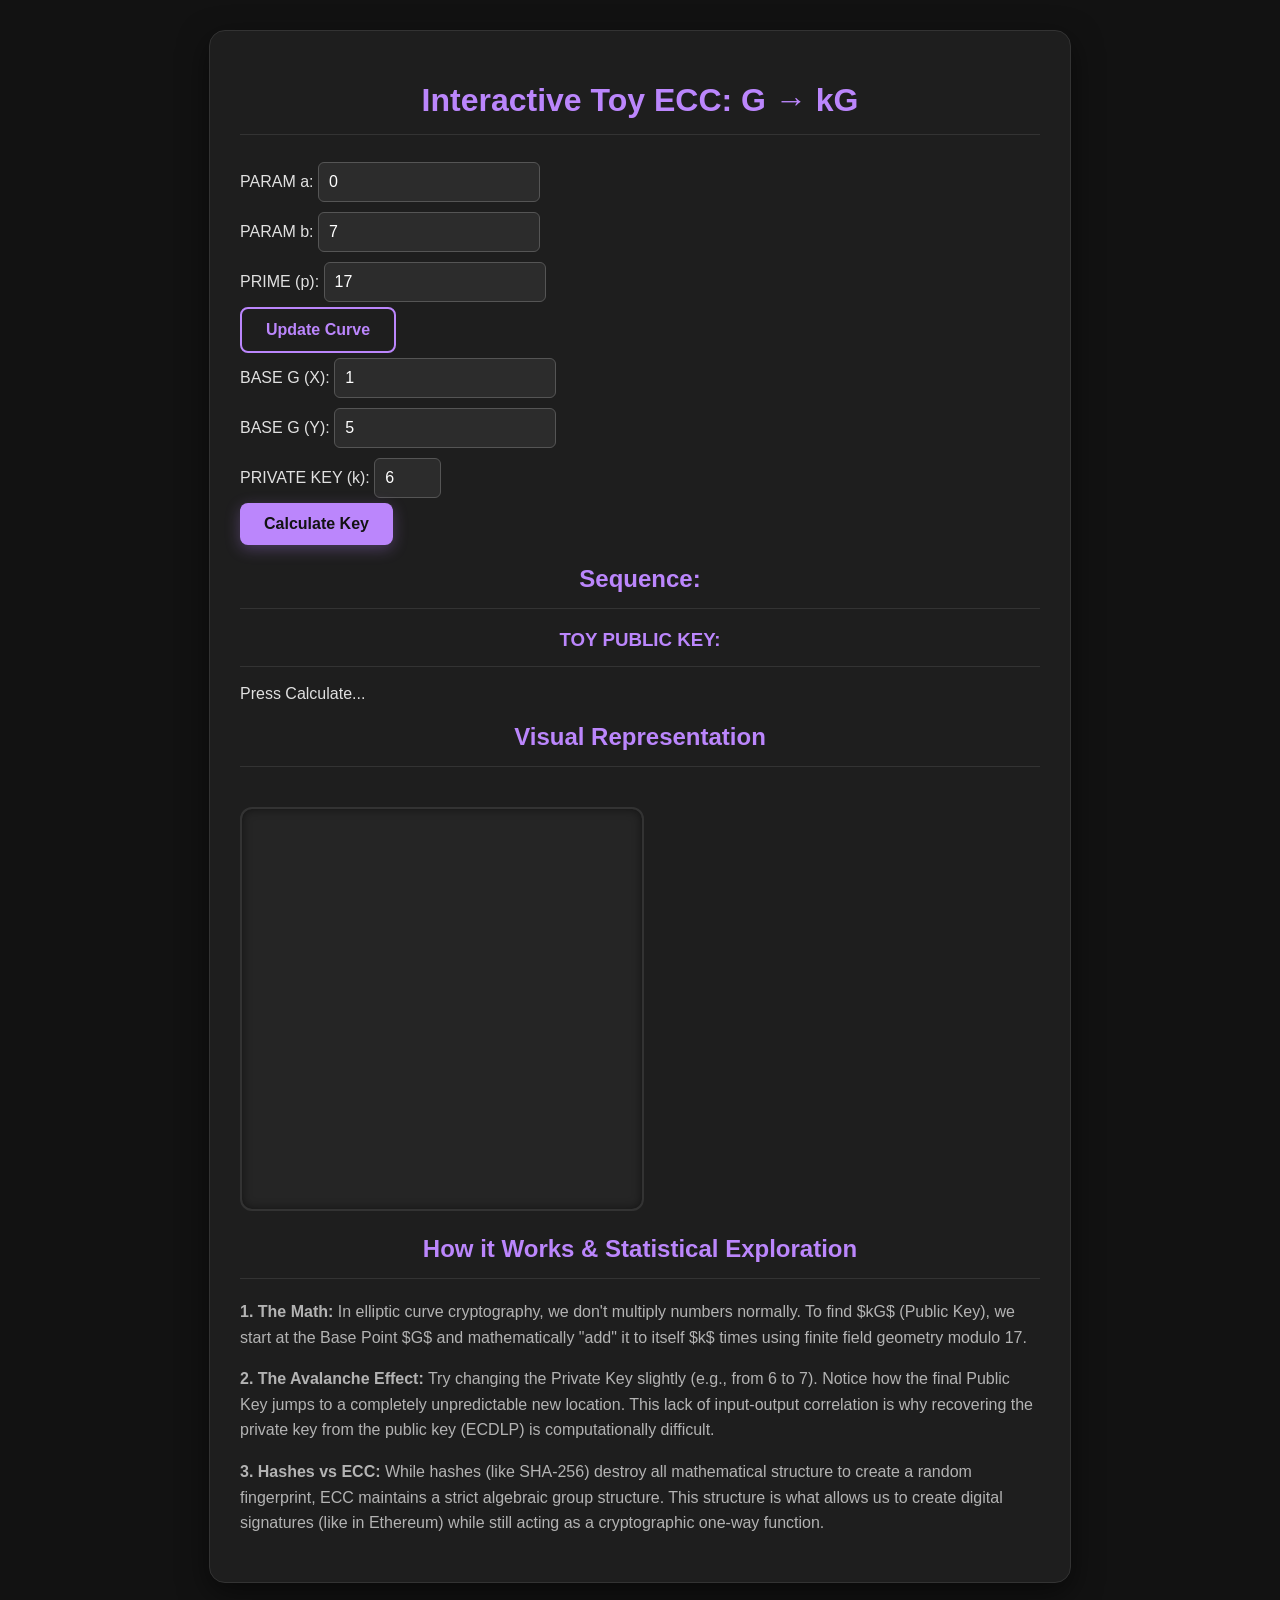
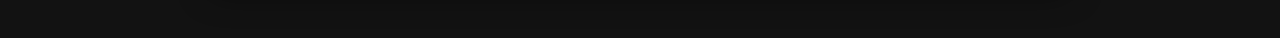
==== Homework1/index.html @ 24a26000 "Update index.html" ====
<!DOCTYPE html>
<html lang="en">
<head>
    <meta charset="UTF-8">
    <meta name="viewport" content="width=device-width, initial-scale=1.0">
    <title>Interactive Toy ECC</title>
    <link rel="stylesheet" href="./style.css">
</head>
<body>

    <div class="container">
      <h1>Interactive Toy ECC: G &rarr; kG</h1>
      
      <div class="dashboard-panel">
          
          <!-- Riga 1: Parametri Curva -->
          <div class="dash-row">
              <div class="dash-inputs">
                  <div class="input-block">
                      <label>PARAM a:</label>
                      <input type="number" id="val-a" value="0">
                  </div>
                  <div class="input-block">
                      <label>PARAM b:</label>
                      <input type="number" id="val-b" value="7">
                  </div>
                  <div class="input-block">
                      <label>PRIME (p):</label>
                      <input type="number" id="val-p" value="17">
                  </div>
              </div>
              <button id="update-curve-btn" class="dash-btn outline-btn" onclick="updateCurve()">Update Curve</button>
          </div>

          <div class="divider"></div>

          <!-- Riga 2: Calcolo Chiavi -->
          <div class="dash-row">
              <div class="dash-inputs">
                  <div class="input-block">
                      <label>BASE G (X):</label>
                      <input type="number" id="base-point-x" value="1">
                  </div>
                  <div class="input-block">
                      <label>BASE G (Y):</label>
                      <input type="number" id="base-point-y" value="5">
                  </div>
                  <div class="input-block">
                      <label>PRIVATE KEY (k):</label>
                      <input type="number" id="private-key-input" value="6" min="1" max="20">
                  </div>
              </div>
              <button id="calculate-btn" class="dash-btn solid-btn">Calculate Key</button>
          </div>
          
      </div>
      
      <div class="layout">
        <div class="text-results">
          <h2>Sequence:</h2>
          <ul id="points-list"></ul>
          <div class="result-box">
            <h3>TOY PUBLIC KEY:</h3>
            <div id="public-key-output">Press Calculate...</div>
          </div>
        </div>
        
        <div class="canvas-container">
          <h2>Visual Representation</h2>
          <canvas id="ecc-canvas" width="400" height="400"></canvas> 
        </div>
      </div>

      <div class="explanation-box">
          <h2>How it Works & Statistical Exploration</h2>
          <p><strong>1. The Math:</strong> In elliptic curve cryptography, we don't multiply numbers normally. To find $kG$ (Public Key), we start at the Base Point $G$ and mathematically "add" it to itself $k$ times using finite field geometry modulo 17.</p>
          <p><strong>2. The Avalanche Effect:</strong> Try changing the Private Key slightly (e.g., from 6 to 7). Notice how the final Public Key jumps to a completely unpredictable new location. This lack of input-output correlation is why recovering the private key from the public key (ECDLP) is computationally difficult.</p>
          <p><strong>3. Hashes vs ECC:</strong> While hashes (like SHA-256) destroy all mathematical structure to create a random fingerprint, ECC maintains a strict algebraic group structure. This structure is what allows us to create digital signatures (like in Ethereum) while still acting as a cryptographic one-way function.</p>
      </div>
    </div>

    <script src="./script.js"></script>
</body>
</html>
---- Homework1/style.css ----
body {
    font-family: 'Segoe UI', Tahoma, Geneva, Verdana, sans-serif;
    background-color: #121212;
    color: #e0e0e0;
    margin: 0;
    padding: 30px 20px;
    display: flex;
    flex-direction: column;
    align-items: center;
}

.container, #calculator {
    background-color: #1e1e1e;
    border-radius: 16px;
    box-shadow: 0 10px 30px rgba(0, 0, 0, 0.5);
    padding: 30px;
    max-width: 800px;
    width: 100%;
    margin-bottom: 25px;
    border: 1px solid #333;
}

h1, h2, h3 {
    color: #bb86fc; /* Accento Viola Neon */
    text-align: center;
    border-bottom: 1px solid #333;
    padding-bottom: 15px;
}

p {
    line-height: 1.6;
    color: #b3b3b3;
}

/* Stile per i bottoni */
button {
    background-color: #bb86fc;
    color: #121212;
    border: none;
    padding: 12px 24px;
    border-radius: 8px;
    font-weight: bold;
    font-size: 1em;
    cursor: pointer;
    transition: all 0.3s ease;
    box-shadow: 0 4px 15px rgba(187, 134, 252, 0.3);
}

button:hover {
    background-color: #9965f4;
    transform: translateY(-2px);
    box-shadow: 0 6px 20px rgba(187, 134, 252, 0.5);
}

/* Stile per input e menu a tendina */
input, select {
    background-color: #2c2c2c;
    color: #ffffff;
    border: 1px solid #555;
    padding: 10px;
    border-radius: 6px;
    font-size: 1em;
    margin: 5px 0;
}

input:focus, select:focus {
    outline: none;
    border-color: #bb86fc;
}

/* Pannello di Controllo Unificato */
.control-panel {
    display: flex;
    flex-direction: row;
    gap: 25px;
    width: 100%;
    margin-bottom: 30px;
}

/* Adatta a schermi piccoli */
@media (max-width: 768px) {
    .control-panel {
        flex-direction: column;
    }
}

.control-card {
    background: rgba(30, 30, 30, 0.5);
    border: 1px solid #333;
    border-radius: 12px;
    padding: 25px;
    flex: 1; /* Le due card occupano metà spazio ciascuna */
    display: flex;
    flex-direction: column;
    justify-content: space-between;
    box-shadow: 0 8px 24px rgba(0, 0, 0, 0.2);
    backdrop-filter: blur(10px);
}

.control-card h3 {
    margin-top: 0;
    font-size: 1.1em;
    color: #03dac6; /* Verde acqua */
    text-align: left;
    border-bottom: 1px solid #444;
    padding-bottom: 12px;
    margin-bottom: 20px;
}

.input-group {
    display: flex;
    flex-direction: column;
    gap: 15px;
    margin-bottom: 25px;
}

.input-group label {
    display: flex;
    justify-content: space-between;
    align-items: center;
    color: #cccccc;
    font-size: 0.95em;
    font-weight: 500;
}

.input-group input {
    background: #121212;
    border: 1px solid #444;
    color: #ffffff;
    padding: 10px;
    border-radius: 8px;
    width: 80px;
    text-align: center;
    font-family: 'Courier New', Courier, monospace;
    font-size: 1em;
    transition: all 0.3s ease;
}

.input-group input:focus {
    outline: none;
    border-color: #bb86fc;
    box-shadow: 0 0 10px rgba(187, 134, 252, 0.2);
}

/* Bottoni Larghi e Centrati nelle Card */
.control-card button {
    width: 100%;
    padding: 14px;
    border-radius: 8px;
    text-transform: uppercase;
    letter-spacing: 1px;
    font-size: 0.9em;
}

#calculate-btn {
    background: #bb86fc;
    color: #121212;
}

#update-curve-btn {
    background: transparent;
    color: #bb86fc;
    border: 2px solid #bb86fc;
    box-shadow: none;
}

#update-curve-btn:hover {
    background: #bb86fc;
    color: #121212;
    box-shadow: 0 4px 15px rgba(187, 134, 252, 0.3);
}
/* Stile per il Canvas */
canvas {
    background-color: #252525;
    border: 2px solid #333;
    border-radius: 12px;
    margin-top: 20px;
    box-shadow: inset 0 0 10px rgba(0,0,0,0.5);
}

/* Tabella per i risultati */
table {
    width: 100%;
    border-collapse: collapse;
    margin-top: 20px;
}

th, td {
    padding: 12px;
    text-align: left;
    border-bottom: 1px solid #333;
}

th {
    color: #03dac6;
}
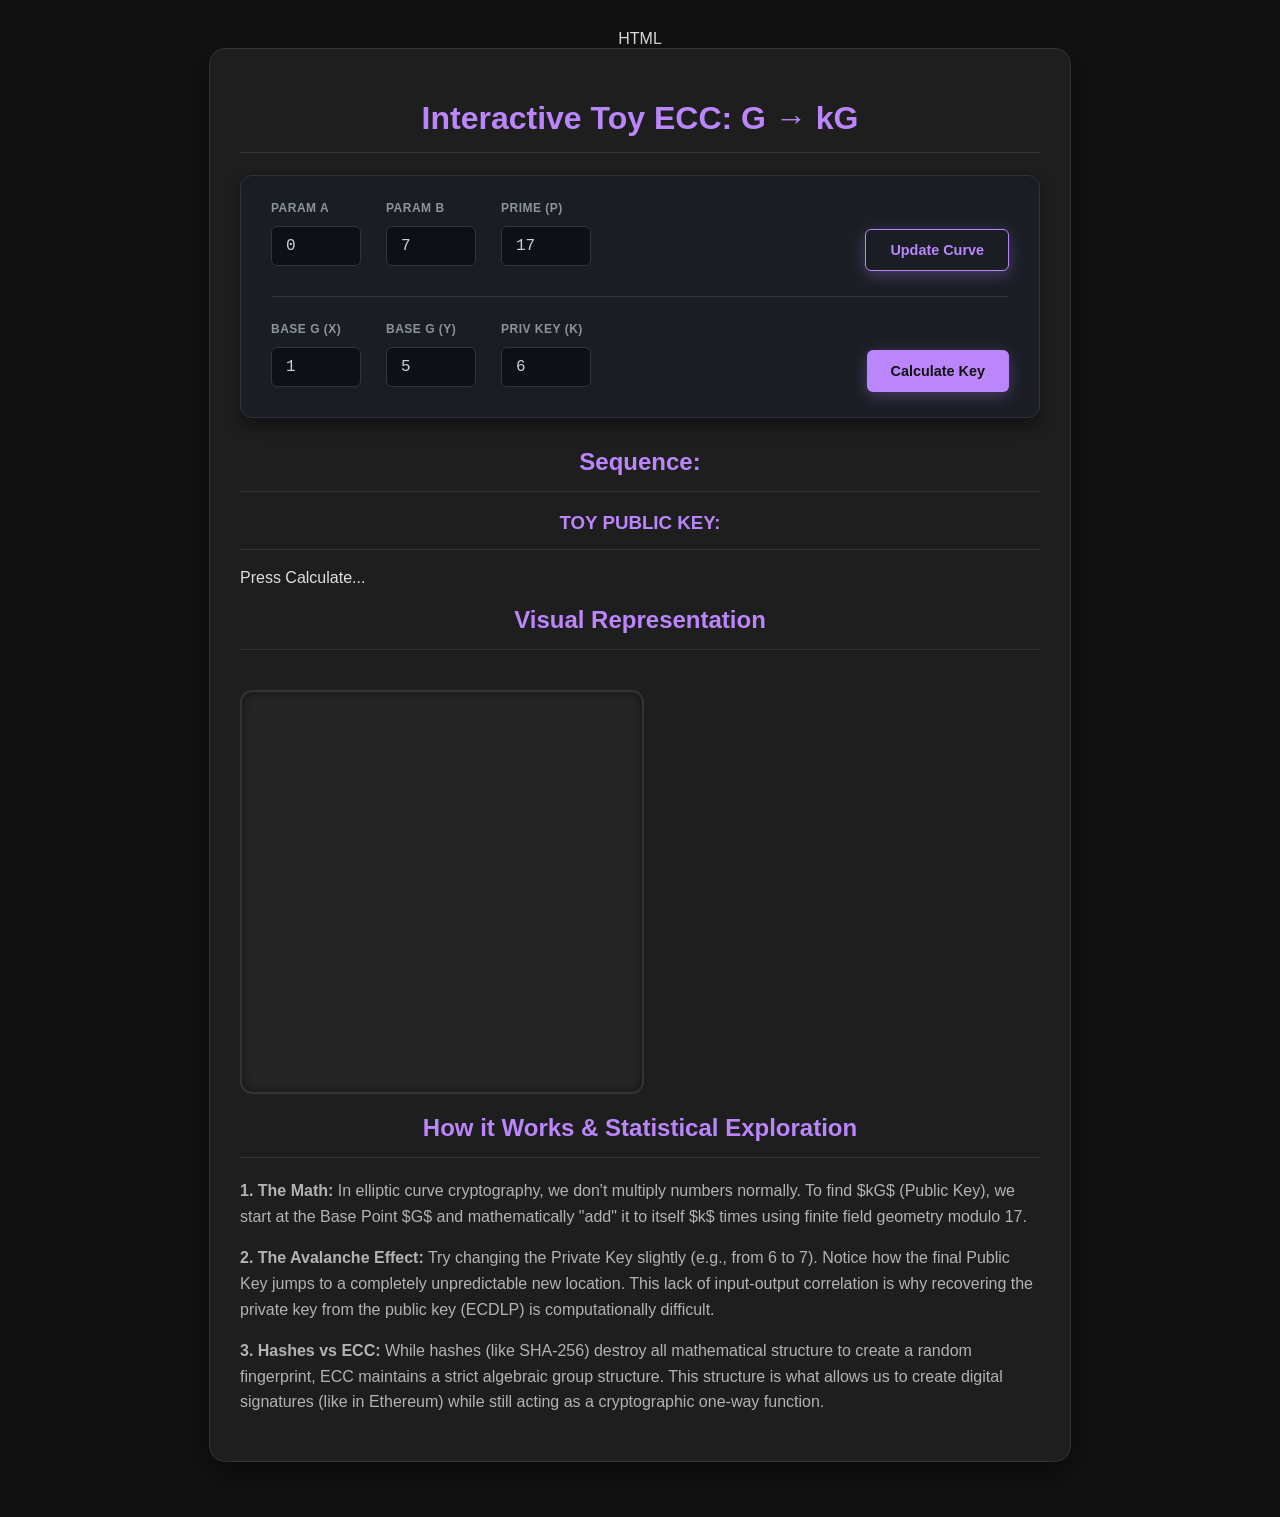
==== commit ea6da981: "Update index.html" ====
--- a/Homework1/index.html
+++ b/Homework1/index.html
@@ -1,3 +1,4 @@
+HTML
 <!DOCTYPE html>
 <html lang="en">
 <head>
@@ -11,21 +12,22 @@
     <div class="container">
       <h1>Interactive Toy ECC: G &rarr; kG</h1>
       
+      <!-- PANNELLO DASHBOARD ORIZZONTALE -->
       <div class="dashboard-panel">
           
           <!-- Riga 1: Parametri Curva -->
           <div class="dash-row">
               <div class="dash-inputs">
                   <div class="input-block">
-                      <label>PARAM a:</label>
+                      <label>PARAM a</label>
                       <input type="number" id="val-a" value="0">
                   </div>
                   <div class="input-block">
-                      <label>PARAM b:</label>
+                      <label>PARAM b</label>
                       <input type="number" id="val-b" value="7">
                   </div>
                   <div class="input-block">
-                      <label>PRIME (p):</label>
+                      <label>PRIME (p)</label>
                       <input type="number" id="val-p" value="17">
                   </div>
               </div>
@@ -38,23 +40,23 @@
           <div class="dash-row">
               <div class="dash-inputs">
                   <div class="input-block">
-                      <label>BASE G (X):</label>
+                      <label>BASE G (X)</label>
                       <input type="number" id="base-point-x" value="1">
                   </div>
                   <div class="input-block">
-                      <label>BASE G (Y):</label>
+                      <label>BASE G (Y)</label>
                       <input type="number" id="base-point-y" value="5">
                   </div>
                   <div class="input-block">
-                      <label>PRIVATE KEY (k):</label>
+                      <label>PRIV KEY (k)</label>
                       <input type="number" id="private-key-input" value="6" min="1" max="20">
                   </div>
               </div>
               <button id="calculate-btn" class="dash-btn solid-btn">Calculate Key</button>
           </div>
-          
       </div>
-      
+      <!-- FINE PANNELLO -->
+
       <div class="layout">
         <div class="text-results">
           <h2>Sequence:</h2>
--- a/Homework1/style.css
+++ b/Homework1/style.css
@@ -69,105 +69,100 @@
 }
 
 /* Pannello di Controllo Unificato */
-.control-panel {
-    display: flex;
-    flex-direction: row;
-    gap: 25px;
+.dashboard-panel {
+    background-color: #1a1e24; /* Grigio bluastro scuro elegante */
+    border: 1px solid #2d333b;
+    border-radius: 12px;
+    padding: 25px 30px;
     width: 100%;
+    box-sizing: border-box;
     margin-bottom: 30px;
+    box-shadow: 0 8px 16px rgba(0,0,0,0.4);
 }
 
-/* Adatta a schermi piccoli */
-@media (max-width: 768px) {
-    .control-panel {
-        flex-direction: column;
-    }
+.dash-row {
+    display: flex;
+    justify-content: space-between;
+    align-items: flex-end;
+    flex-wrap: wrap;
+    gap: 20px;
 }
 
-.control-card {
-    background: rgba(30, 30, 30, 0.5);
-    border: 1px solid #333;
-    border-radius: 12px;
-    padding: 25px;
-    flex: 1; /* Le due card occupano metà spazio ciascuna */
+.dash-inputs {
+    display: flex;
+    gap: 25px;
+    flex-wrap: wrap;
+}
+
+.input-block {
     display: flex;
     flex-direction: column;
-    justify-content: space-between;
-    box-shadow: 0 8px 24px rgba(0, 0, 0, 0.2);
-    backdrop-filter: blur(10px);
+    gap: 6px;
 }
 
-.control-card h3 {
-    margin-top: 0;
-    font-size: 1.1em;
-    color: #03dac6; /* Verde acqua */
-    text-align: left;
-    border-bottom: 1px solid #444;
-    padding-bottom: 12px;
-    margin-bottom: 20px;
+.input-block label {
+    font-size: 0.75em;
+    font-weight: 700;
+    color: #8b949e; /* Grigio chiaro per etichette */
+    text-transform: uppercase;
+    letter-spacing: 0.5px;
 }
 
-.input-group {
-    display: flex;
-    flex-direction: column;
-    gap: 15px;
-    margin-bottom: 25px;
+.input-block input {
+    background-color: #0d1117; /* Sfondo input molto scuro */
+    border: 1px solid #30363d;
+    color: #c9d1d9;
+    padding: 10px 14px;
+    border-radius: 6px;
+    font-family: 'Courier New', Courier, monospace;
+    font-size: 1em;
+    width: 90px;
+    box-sizing: border-box;
 }
 
-.input-group label {
-    display: flex;
-    justify-content: space-between;
-    align-items: center;
-    color: #cccccc;
-    font-size: 0.95em;
-    font-weight: 500;
+.input-block input:focus {
+    outline: none;
+    border-color: #bb86fc;
 }
 
-.input-group input {
-    background: #121212;
-    border: 1px solid #444;
-    color: #ffffff;
-    padding: 10px;
-    border-radius: 8px;
-    width: 80px;
-    text-align: center;
-    font-family: 'Courier New', Courier, monospace;
-    font-size: 1em;
-    transition: all 0.3s ease;
+/* Divisore orizzontale sottile tra le due righe */
+.divider {
+    height: 1px;
+    background-color: #2d333b;
+    margin: 25px 0;
+    width: 100%;
 }
 
-.input-group input:focus {
-    outline: none;
-    border-color: #bb86fc;
-    box-shadow: 0 0 10px rgba(187, 134, 252, 0.2);
+/* Stile base Bottoni */
+.dash-btn {
+    padding: 12px 24px;
+    border-radius: 6px;
+    font-weight: bold;
+    font-size: 0.9em;
+    cursor: pointer;
+    transition: all 0.2s ease;
+    height: 42px; /* Allinea perfettamente gli input */
+    white-space: nowrap;
 }
 
-/* Bottoni Larghi e Centrati nelle Card */
-.control-card button {
-    width: 100%;
-    padding: 14px;
-    border-radius: 8px;
-    text-transform: uppercase;
-    letter-spacing: 1px;
-    font-size: 0.9em;
+.solid-btn {
+    background-color: #bb86fc;
+    color: #121212;
+    border: none;
 }
 
-#calculate-btn {
-    background: #bb86fc;
-    color: #121212;
+.solid-btn:hover {
+    background-color: #a36cf3;
 }
 
-#update-curve-btn {
-    background: transparent;
+.outline-btn {
+    background-color: transparent;
     color: #bb86fc;
-    border: 2px solid #bb86fc;
-    box-shadow: none;
+    border: 1px solid #bb86fc;
 }
 
-#update-curve-btn:hover {
-    background: #bb86fc;
-    color: #121212;
-    box-shadow: 0 4px 15px rgba(187, 134, 252, 0.3);
+.outline-btn:hover {
+    background-color: rgba(187, 134, 252, 0.1);
 }
 /* Stile per il Canvas */
 canvas {
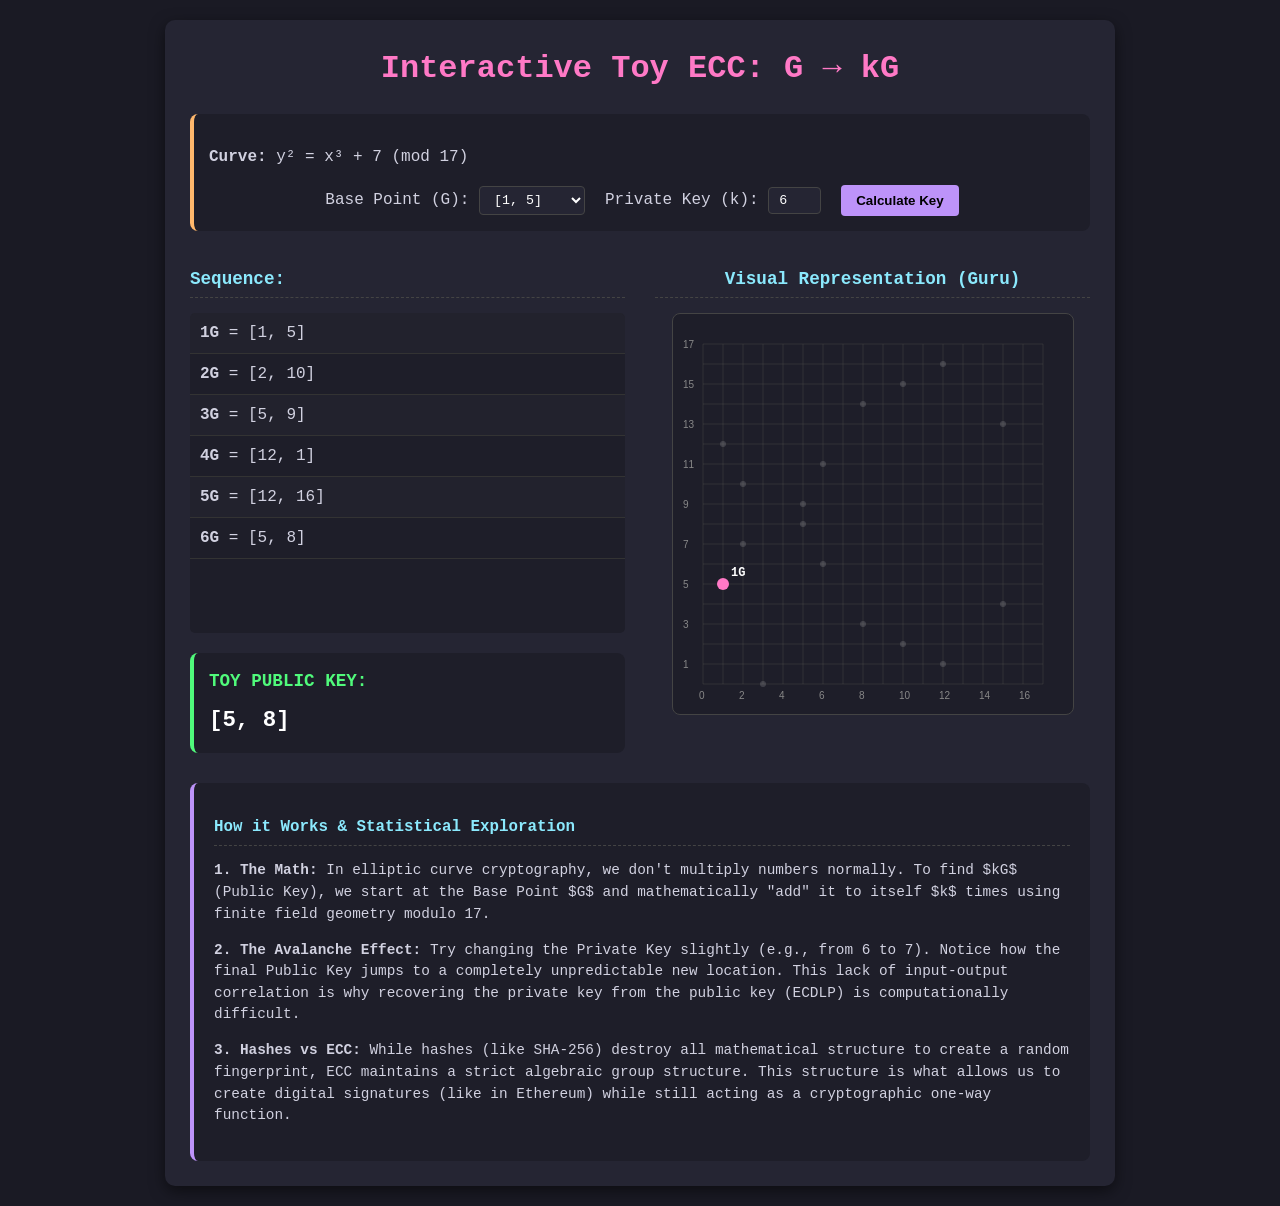
==== commit c9d9c3c7: "Add files via upload" ====
--- a/Homework1/index.html
+++ b/Homework1/index.html
@@ -1,4 +1,3 @@
-HTML
 <!DOCTYPE html>
 <html lang="en">
 <head>
@@ -12,51 +11,24 @@
     <div class="container">
       <h1>Interactive Toy ECC: G &rarr; kG</h1>
       
-      <!-- PANNELLO DASHBOARD ORIZZONTALE -->
-      <div class="dashboard-panel">
-          
-          <!-- Riga 1: Parametri Curva -->
-          <div class="dash-row">
-              <div class="dash-inputs">
-                  <div class="input-block">
-                      <label>PARAM a</label>
-                      <input type="number" id="val-a" value="0">
-                  </div>
-                  <div class="input-block">
-                      <label>PARAM b</label>
-                      <input type="number" id="val-b" value="7">
-                  </div>
-                  <div class="input-block">
-                      <label>PRIME (p)</label>
-                      <input type="number" id="val-p" value="17">
-                  </div>
-              </div>
-              <button id="update-curve-btn" class="dash-btn outline-btn" onclick="updateCurve()">Update Curve</button>
-          </div>
-
-          <div class="divider"></div>
-
-          <!-- Riga 2: Calcolo Chiavi -->
-          <div class="dash-row">
-              <div class="dash-inputs">
-                  <div class="input-block">
-                      <label>BASE G (X)</label>
-                      <input type="number" id="base-point-x" value="1">
-                  </div>
-                  <div class="input-block">
-                      <label>BASE G (Y)</label>
-                      <input type="number" id="base-point-y" value="5">
-                  </div>
-                  <div class="input-block">
-                      <label>PRIV KEY (k)</label>
-                      <input type="number" id="private-key-input" value="6" min="1" max="20">
-                  </div>
-              </div>
-              <button id="calculate-btn" class="dash-btn solid-btn">Calculate Key</button>
-          </div>
+      <div class="controls-box">
+        <p><strong>Curve:</strong> y² = x³ + 7 (mod 17)</p>
+        <div class="inputs-row">
+            <label>Base Point (G): 
+                <select id="base-point-select">
+                    <option value="1,5" selected>[1, 5]</option>
+                    <option value="2,10">[2, 10]</option>
+                    <option value="5,8">[5, 8]</option>
+                    <option value="15,13">[15, 13]</option>
+                </select>
+            </label>
+            <label>Private Key (k): 
+                <input type="number" id="private-key-input" value="6" min="1" max="20">
+            </label>
+            <button id="calculate-btn">Calculate Key</button>
+        </div>
       </div>
-      <!-- FINE PANNELLO -->
-
+      
       <div class="layout">
         <div class="text-results">
           <h2>Sequence:</h2>
@@ -68,7 +40,7 @@
         </div>
         
         <div class="canvas-container">
-          <h2>Visual Representation</h2>
+          <h2>Visual Representation (Guru)</h2>
           <canvas id="ecc-canvas" width="400" height="400"></canvas> 
         </div>
       </div>
@@ -83,4 +55,4 @@
 
     <script src="./script.js"></script>
 </body>
-</html>
+</html>
--- a/Homework1/style.css
+++ b/Homework1/style.css
@@ -1,191 +1,42 @@
 body {
-    font-family: 'Segoe UI', Tahoma, Geneva, Verdana, sans-serif;
-    background-color: #121212;
-    color: #e0e0e0;
-    margin: 0;
-    padding: 30px 20px;
-    display: flex;
-    flex-direction: column;
-    align-items: center;
+    background-color: #1a1a24; color: #d1d1e0;
+    font-family: 'Courier New', Courier, monospace;
+    padding: 20px; margin: 0; line-height: 1.5;
 }
+.container {
+    max-width: 900px; margin: 0 auto;
+    background-color: #252533; padding: 25px;
+    border-radius: 10px; box-shadow: 0 5px 15px rgba(0,0,0,0.5);
+}
+h1 { color: #ff79c6; text-align: center; margin-top: 0;}
+h2 { color: #8be9fd; font-size: 1.1em; border-bottom: 1px dashed #444; padding-bottom: 5px;}
+h3 { color: #50fa7b; margin: 0 0 10px 0; font-size: 1.1em;}
 
-.container, #calculator {
-    background-color: #1e1e1e;
-    border-radius: 16px;
-    box-shadow: 0 10px 30px rgba(0, 0, 0, 0.5);
-    padding: 30px;
-    max-width: 800px;
-    width: 100%;
-    margin-bottom: 25px;
-    border: 1px solid #333;
+.controls-box {
+    background-color: #1e1e29; padding: 15px;
+    border-radius: 8px; border-left: 4px solid #ffb86c; margin-bottom: 20px;
 }
+.inputs-row { display: flex; gap: 20px; align-items: center; justify-content: center; margin-top: 15px;}
+input, select { background: #252533; color: #fff; border: 1px solid #444; padding: 5px 10px; border-radius: 4px; font-family: inherit;}
+button { background: #bd93f9; color: #000; border: none; padding: 8px 15px; border-radius: 4px; font-weight: bold; cursor: pointer; transition: 0.2s;}
+button:hover { background: #ff79c6; }
 
-h1, h2, h3 {
-    color: #bb86fc; /* Accento Viola Neon */
-    text-align: center;
-    border-bottom: 1px solid #333;
-    padding-bottom: 15px;
+.layout { display: flex; gap: 30px; flex-wrap: wrap;}
+.text-results { flex: 1; min-width: 250px;}
+.canvas-container { flex: 1; min-width: 400px; text-align: center;}
+
+ul { list-style: none; padding: 0; margin: 0 0 20px 0; height: 320px; overflow-y: auto; background: #1e1e29; border-radius: 5px;}
+li { padding: 8px 10px; border-bottom: 1px solid #333; }
+li:nth-child(odd) { background-color: rgba(255,255,255,0.02); }
+
+.result-box {
+    background-color: #1e1e29; padding: 15px;
+    border-radius: 8px; border-left: 4px solid #50fa7b;
 }
+#public-key-output { font-size: 1.4em; font-weight: bold; color: #fff; }
+canvas { background-color: #1e1e29; border-radius: 8px; border: 1px solid #444; }
 
-p {
-    line-height: 1.6;
-    color: #b3b3b3;
-}
-
-/* Stile per i bottoni */
-button {
-    background-color: #bb86fc;
-    color: #121212;
-    border: none;
-    padding: 12px 24px;
-    border-radius: 8px;
-    font-weight: bold;
-    font-size: 1em;
-    cursor: pointer;
-    transition: all 0.3s ease;
-    box-shadow: 0 4px 15px rgba(187, 134, 252, 0.3);
-}
-
-button:hover {
-    background-color: #9965f4;
-    transform: translateY(-2px);
-    box-shadow: 0 6px 20px rgba(187, 134, 252, 0.5);
-}
-
-/* Stile per input e menu a tendina */
-input, select {
-    background-color: #2c2c2c;
-    color: #ffffff;
-    border: 1px solid #555;
-    padding: 10px;
-    border-radius: 6px;
-    font-size: 1em;
-    margin: 5px 0;
-}
-
-input:focus, select:focus {
-    outline: none;
-    border-color: #bb86fc;
-}
-
-/* Pannello di Controllo Unificato */
-.dashboard-panel {
-    background-color: #1a1e24; /* Grigio bluastro scuro elegante */
-    border: 1px solid #2d333b;
-    border-radius: 12px;
-    padding: 25px 30px;
-    width: 100%;
-    box-sizing: border-box;
-    margin-bottom: 30px;
-    box-shadow: 0 8px 16px rgba(0,0,0,0.4);
-}
-
-.dash-row {
-    display: flex;
-    justify-content: space-between;
-    align-items: flex-end;
-    flex-wrap: wrap;
-    gap: 20px;
-}
-
-.dash-inputs {
-    display: flex;
-    gap: 25px;
-    flex-wrap: wrap;
-}
-
-.input-block {
-    display: flex;
-    flex-direction: column;
-    gap: 6px;
-}
-
-.input-block label {
-    font-size: 0.75em;
-    font-weight: 700;
-    color: #8b949e; /* Grigio chiaro per etichette */
-    text-transform: uppercase;
-    letter-spacing: 0.5px;
-}
-
-.input-block input {
-    background-color: #0d1117; /* Sfondo input molto scuro */
-    border: 1px solid #30363d;
-    color: #c9d1d9;
-    padding: 10px 14px;
-    border-radius: 6px;
-    font-family: 'Courier New', Courier, monospace;
-    font-size: 1em;
-    width: 90px;
-    box-sizing: border-box;
-}
-
-.input-block input:focus {
-    outline: none;
-    border-color: #bb86fc;
-}
-
-/* Divisore orizzontale sottile tra le due righe */
-.divider {
-    height: 1px;
-    background-color: #2d333b;
-    margin: 25px 0;
-    width: 100%;
-}
-
-/* Stile base Bottoni */
-.dash-btn {
-    padding: 12px 24px;
-    border-radius: 6px;
-    font-weight: bold;
-    font-size: 0.9em;
-    cursor: pointer;
-    transition: all 0.2s ease;
-    height: 42px; /* Allinea perfettamente gli input */
-    white-space: nowrap;
-}
-
-.solid-btn {
-    background-color: #bb86fc;
-    color: #121212;
-    border: none;
-}
-
-.solid-btn:hover {
-    background-color: #a36cf3;
-}
-
-.outline-btn {
-    background-color: transparent;
-    color: #bb86fc;
-    border: 1px solid #bb86fc;
-}
-
-.outline-btn:hover {
-    background-color: rgba(187, 134, 252, 0.1);
-}
-/* Stile per il Canvas */
-canvas {
-    background-color: #252525;
-    border: 2px solid #333;
-    border-radius: 12px;
-    margin-top: 20px;
-    box-shadow: inset 0 0 10px rgba(0,0,0,0.5);
-}
-
-/* Tabella per i risultati */
-table {
-    width: 100%;
-    border-collapse: collapse;
-    margin-top: 20px;
-}
-
-th, td {
-    padding: 12px;
-    text-align: left;
-    border-bottom: 1px solid #333;
-}
-
-th {
-    color: #03dac6;
-}
+.explanation-box {
+    margin-top: 30px; background-color: #1e1e29; padding: 20px;
+    border-radius: 8px; border-left: 4px solid #bd93f9; font-size: 0.9em;
+}
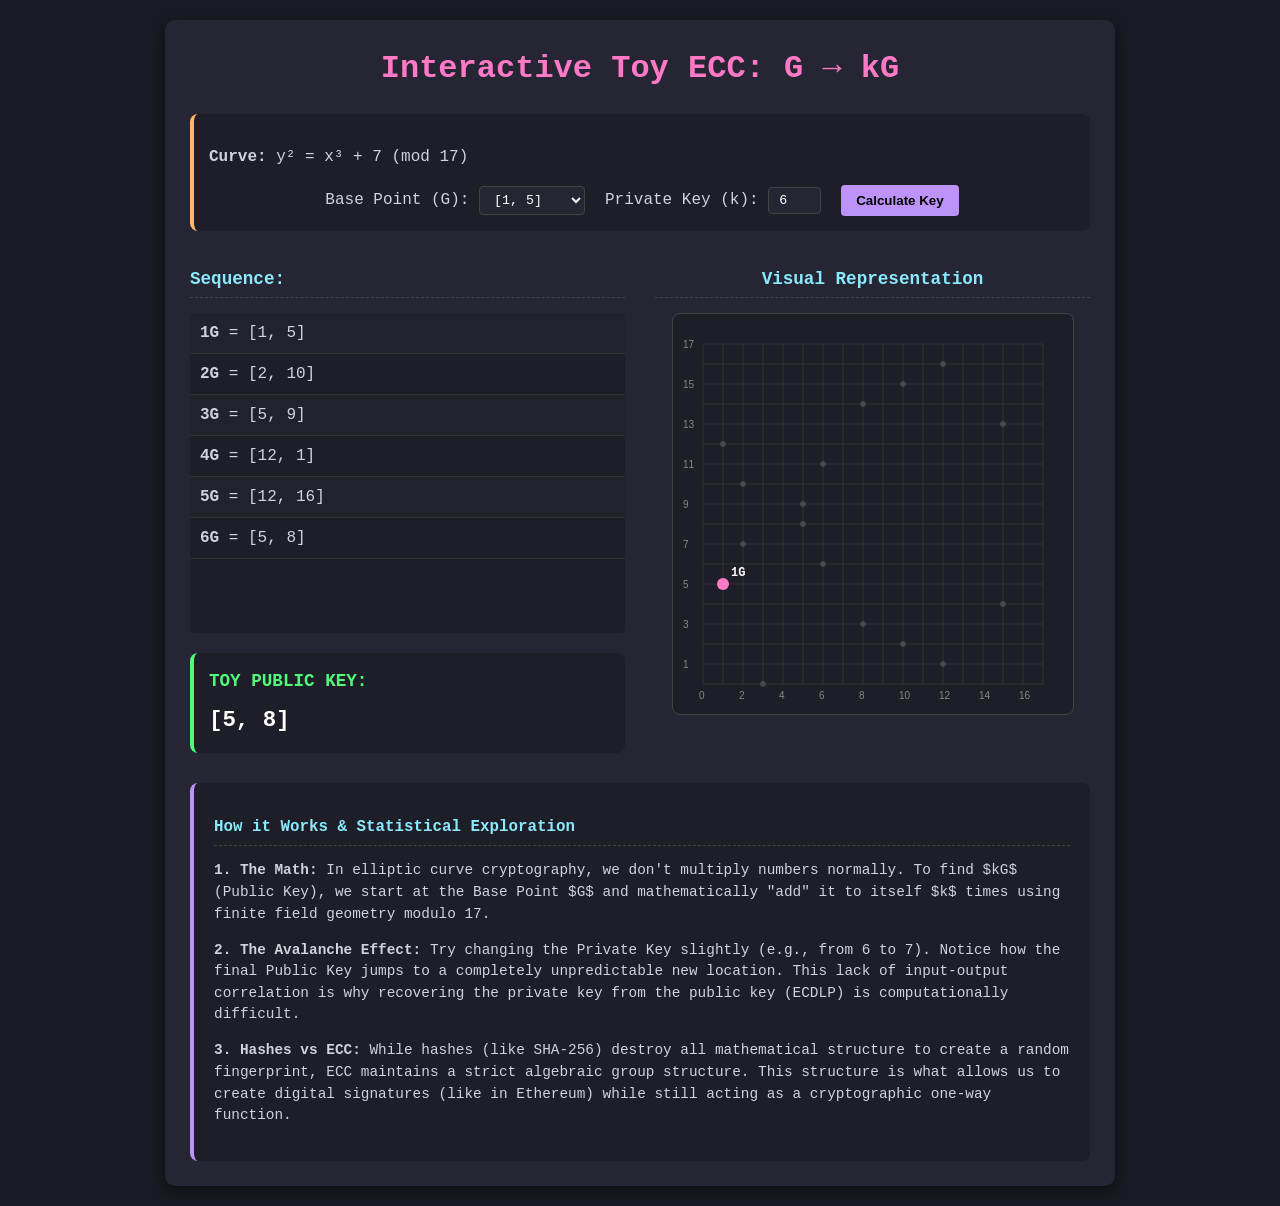
==== commit 7dcc96c7: "Update index.html" ====
--- a/Homework1/index.html
+++ b/Homework1/index.html
@@ -40,7 +40,7 @@
         </div>
         
         <div class="canvas-container">
-          <h2>Visual Representation (Guru)</h2>
+          <h2>Visual Representation </h2>
           <canvas id="ecc-canvas" width="400" height="400"></canvas> 
         </div>
       </div>
@@ -55,4 +55,4 @@
 
     <script src="./script.js"></script>
 </body>
-</html>+</html>
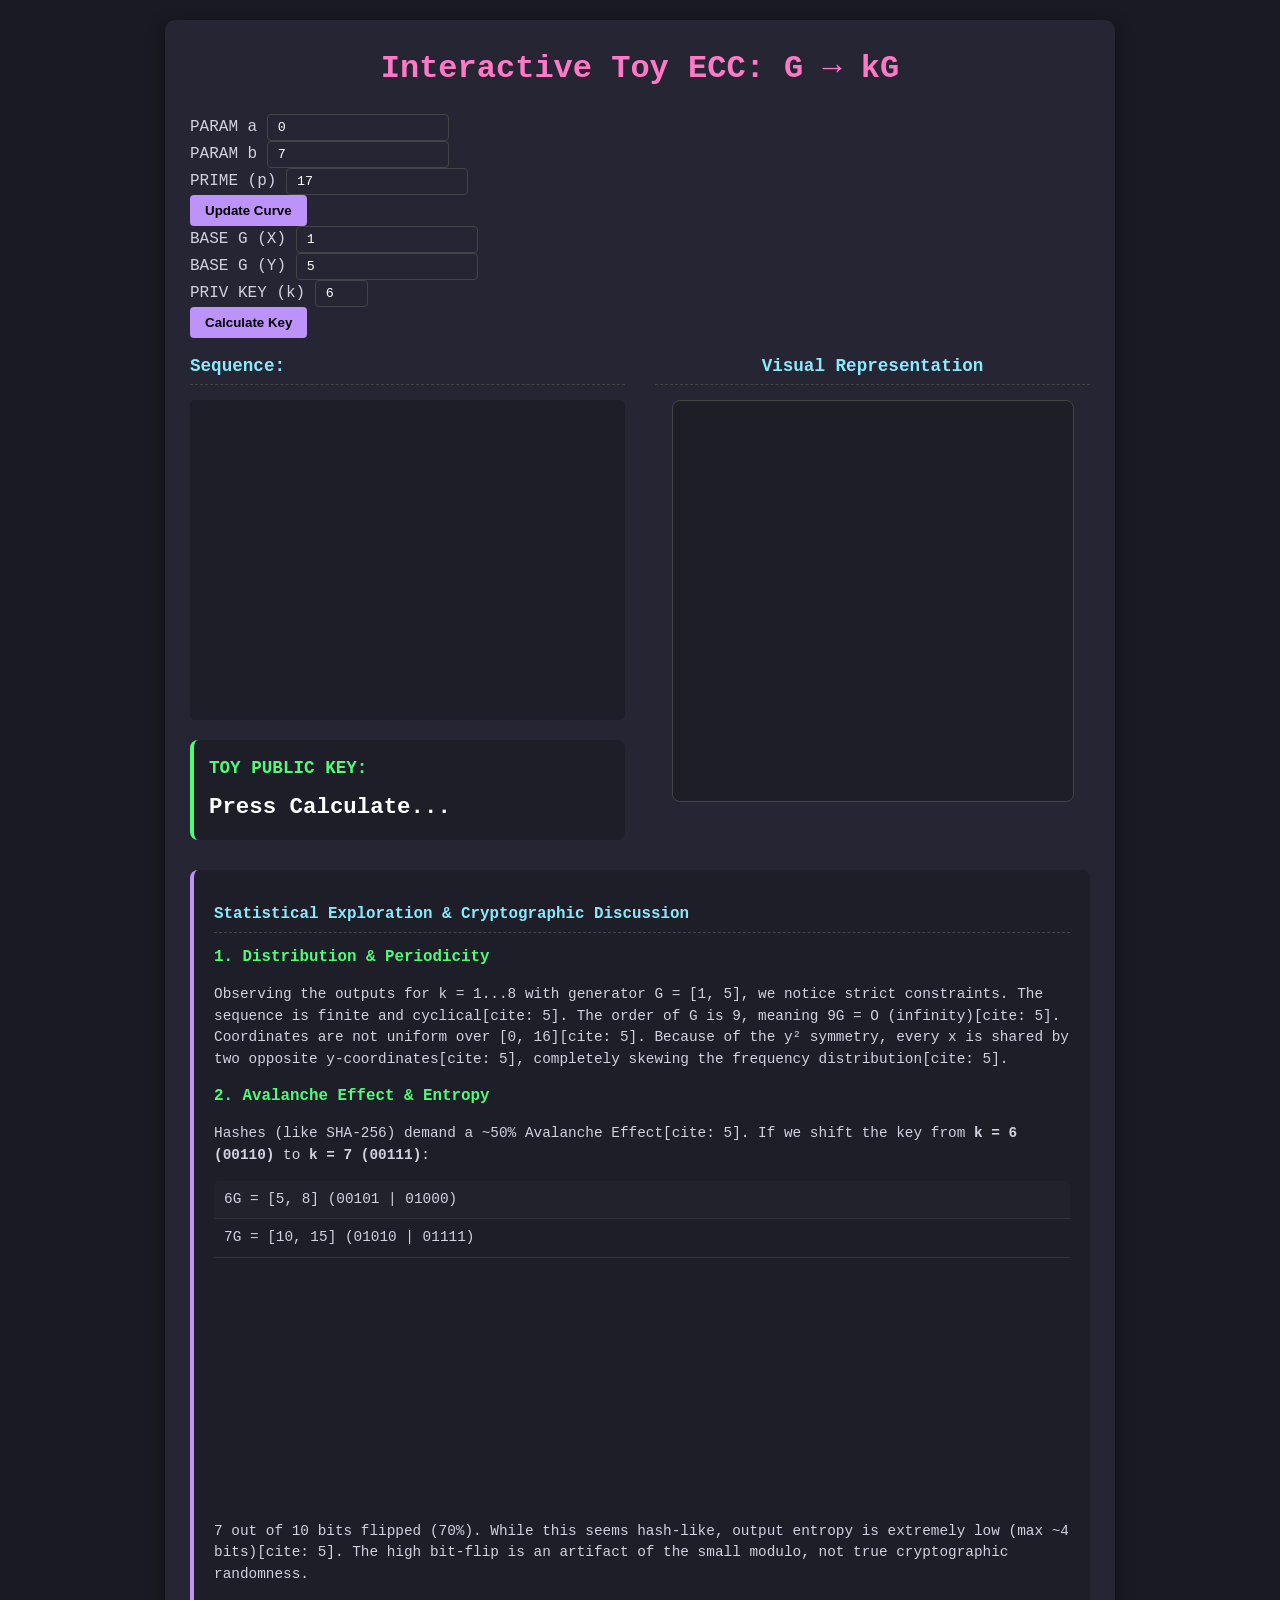
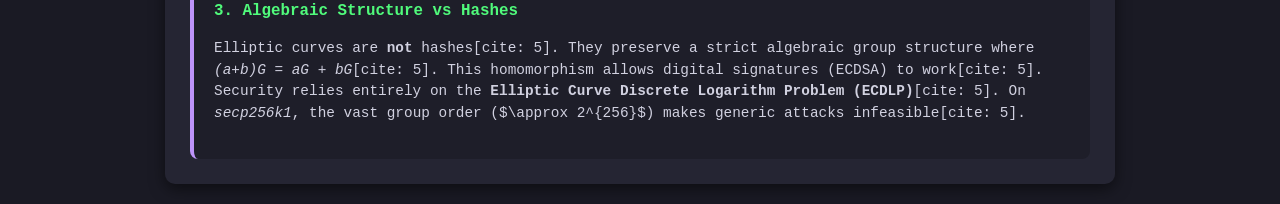
==== commit 8a9ee494: "Enhance dashboard controls and explanations in HTML" ====
--- a/Homework1/index.html
+++ b/Homework1/index.html
@@ -11,24 +11,48 @@
     <div class="container">
       <h1>Interactive Toy ECC: G &rarr; kG</h1>
       
-      <div class="controls-box">
-        <p><strong>Curve:</strong> y² = x³ + 7 (mod 17)</p>
-        <div class="inputs-row">
-            <label>Base Point (G): 
-                <select id="base-point-select">
-                    <option value="1,5" selected>[1, 5]</option>
-                    <option value="2,10">[2, 10]</option>
-                    <option value="5,8">[5, 8]</option>
-                    <option value="15,13">[15, 13]</option>
-                </select>
-            </label>
-            <label>Private Key (k): 
-                <input type="number" id="private-key-input" value="6" min="1" max="20">
-            </label>
-            <button id="calculate-btn">Calculate Key</button>
-        </div>
+      <!-- DASHBOARD CONTROLS -->
+      <div class="dashboard-panel">
+          <div class="dash-row">
+              <div class="dash-inputs">
+                  <div class="input-block">
+                      <label>PARAM a</label>
+                      <input type="number" id="val-a" value="0">
+                  </div>
+                  <div class="input-block">
+                      <label>PARAM b</label>
+                      <input type="number" id="val-b" value="7">
+                  </div>
+                  <div class="input-block">
+                      <label>PRIME (p)</label>
+                      <input type="number" id="val-p" value="17">
+                  </div>
+              </div>
+              <button id="update-curve-btn" class="dash-btn outline-btn" onclick="updateCurve()">Update Curve</button>
+          </div>
+
+          <div class="divider"></div>
+
+          <div class="dash-row">
+              <div class="dash-inputs">
+                  <div class="input-block">
+                      <label>BASE G (X)</label>
+                      <input type="number" id="base-point-x" value="1">
+                  </div>
+                  <div class="input-block">
+                      <label>BASE G (Y)</label>
+                      <input type="number" id="base-point-y" value="5">
+                  </div>
+                  <div class="input-block">
+                      <label>PRIV KEY (k)</label>
+                      <input type="number" id="private-key-input" value="6" min="1" max="20">
+                  </div>
+              </div>
+              <button id="calculate-btn" class="dash-btn solid-btn">Calculate Key</button>
+          </div>
       </div>
       
+      <!-- RESULTS & CANVAS -->
       <div class="layout">
         <div class="text-results">
           <h2>Sequence:</h2>
@@ -40,16 +64,36 @@
         </div>
         
         <div class="canvas-container">
-          <h2>Visual Representation </h2>
+          <h2>Visual Representation</h2>
           <canvas id="ecc-canvas" width="400" height="400"></canvas> 
         </div>
       </div>
 
+      <!-- ACADEMIC EXPLANATION -->
       <div class="explanation-box">
-          <h2>How it Works & Statistical Exploration</h2>
-          <p><strong>1. The Math:</strong> In elliptic curve cryptography, we don't multiply numbers normally. To find $kG$ (Public Key), we start at the Base Point $G$ and mathematically "add" it to itself $k$ times using finite field geometry modulo 17.</p>
-          <p><strong>2. The Avalanche Effect:</strong> Try changing the Private Key slightly (e.g., from 6 to 7). Notice how the final Public Key jumps to a completely unpredictable new location. This lack of input-output correlation is why recovering the private key from the public key (ECDLP) is computationally difficult.</p>
-          <p><strong>3. Hashes vs ECC:</strong> While hashes (like SHA-256) destroy all mathematical structure to create a random fingerprint, ECC maintains a strict algebraic group structure. This structure is what allows us to create digital signatures (like in Ethereum) while still acting as a cryptographic one-way function.</p>
+          <h2>Statistical Exploration & Cryptographic Discussion</h2>
+          
+          <div class="stat-grid">
+              <div class="stat-card">
+                  <h3>1. Distribution & Periodicity</h3>
+                  <p>Observing the outputs for k = 1...8 with generator G = [1, 5], we notice strict constraints. The sequence is finite and cyclical[cite: 5]. The order of G is 9, meaning 9G = O (infinity)[cite: 5]. Coordinates are not uniform over [0, 16][cite: 5]. Because of the y² symmetry, every x is shared by two opposite y-coordinates[cite: 5], completely skewing the frequency distribution[cite: 5].</p>
+              </div>
+
+              <div class="stat-card">
+                  <h3>2. Avalanche Effect & Entropy</h3>
+                  <p>Hashes (like SHA-256) demand a ~50% Avalanche Effect[cite: 5]. If we shift the key from <strong>k = 6 (00110)</strong> to <strong>k = 7 (00111)</strong>:</p>
+                  <ul>
+                      <li>6G = [5, 8] (00101 | 01000)</li>
+                      <li>7G = [10, 15] (01010 | 01111)</li>
+                  </ul>
+                  <p>7 out of 10 bits flipped (70%). While this seems hash-like, output entropy is extremely low (max ~4 bits)[cite: 5]. The high bit-flip is an artifact of the small modulo, not true cryptographic randomness.</p>
+              </div>
+
+              <div class="stat-card">
+                  <h3>3. Algebraic Structure vs Hashes</h3>
+                  <p>Elliptic curves are <strong>not</strong> hashes[cite: 5]. They preserve a strict algebraic group structure where <em>(a+b)G = aG + bG</em>[cite: 5]. This homomorphism allows digital signatures (ECDSA) to work[cite: 5]. Security relies entirely on the <strong>Elliptic Curve Discrete Logarithm Problem (ECDLP)</strong>[cite: 5]. On <em>secp256k1</em>, the vast group order ($\approx 2^{256}$) makes generic attacks infeasible[cite: 5].</p>
+              </div>
+          </div>
       </div>
     </div>
 
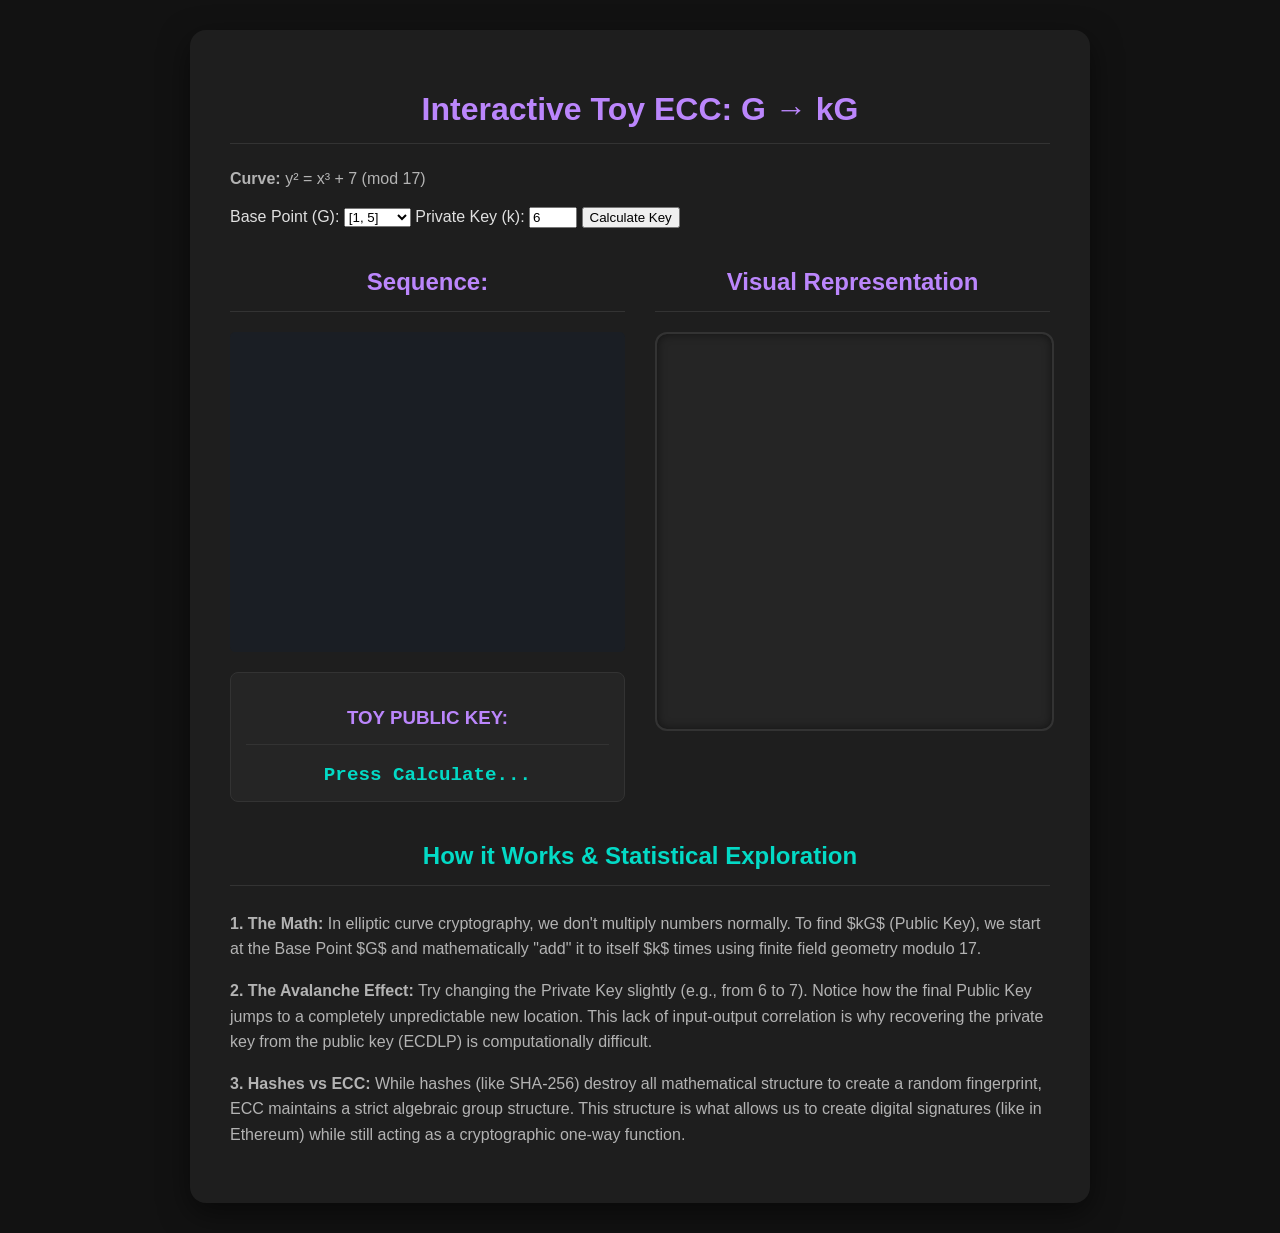
==== commit fe3d6d77: "Update index.html" ====
--- a/Homework1/index.html
+++ b/Homework1/index.html
@@ -11,48 +11,24 @@
     <div class="container">
       <h1>Interactive Toy ECC: G &rarr; kG</h1>
       
-      <!-- DASHBOARD CONTROLS -->
-      <div class="dashboard-panel">
-          <div class="dash-row">
-              <div class="dash-inputs">
-                  <div class="input-block">
-                      <label>PARAM a</label>
-                      <input type="number" id="val-a" value="0">
-                  </div>
-                  <div class="input-block">
-                      <label>PARAM b</label>
-                      <input type="number" id="val-b" value="7">
-                  </div>
-                  <div class="input-block">
-                      <label>PRIME (p)</label>
-                      <input type="number" id="val-p" value="17">
-                  </div>
-              </div>
-              <button id="update-curve-btn" class="dash-btn outline-btn" onclick="updateCurve()">Update Curve</button>
-          </div>
-
-          <div class="divider"></div>
-
-          <div class="dash-row">
-              <div class="dash-inputs">
-                  <div class="input-block">
-                      <label>BASE G (X)</label>
-                      <input type="number" id="base-point-x" value="1">
-                  </div>
-                  <div class="input-block">
-                      <label>BASE G (Y)</label>
-                      <input type="number" id="base-point-y" value="5">
-                  </div>
-                  <div class="input-block">
-                      <label>PRIV KEY (k)</label>
-                      <input type="number" id="private-key-input" value="6" min="1" max="20">
-                  </div>
-              </div>
-              <button id="calculate-btn" class="dash-btn solid-btn">Calculate Key</button>
-          </div>
+      <div class="controls-box">
+        <p><strong>Curve:</strong> y² = x³ + 7 (mod 17)</p>
+        <div class="inputs-row">
+            <label>Base Point (G): 
+                <select id="base-point-select">
+                    <option value="1,5" selected>[1, 5]</option>
+                    <option value="2,10">[2, 10]</option>
+                    <option value="5,8">[5, 8]</option>
+                    <option value="15,13">[15, 13]</option>
+                </select>
+            </label>
+            <label>Private Key (k): 
+                <input type="number" id="private-key-input" value="6" min="1" max="20">
+            </label>
+            <button id="calculate-btn">Calculate Key</button>
+        </div>
       </div>
       
-      <!-- RESULTS & CANVAS -->
       <div class="layout">
         <div class="text-results">
           <h2>Sequence:</h2>
@@ -64,36 +40,16 @@
         </div>
         
         <div class="canvas-container">
-          <h2>Visual Representation</h2>
+          <h2>Visual Representation </h2>
           <canvas id="ecc-canvas" width="400" height="400"></canvas> 
         </div>
       </div>
 
-      <!-- ACADEMIC EXPLANATION -->
       <div class="explanation-box">
-          <h2>Statistical Exploration & Cryptographic Discussion</h2>
-          
-          <div class="stat-grid">
-              <div class="stat-card">
-                  <h3>1. Distribution & Periodicity</h3>
-                  <p>Observing the outputs for k = 1...8 with generator G = [1, 5], we notice strict constraints. The sequence is finite and cyclical[cite: 5]. The order of G is 9, meaning 9G = O (infinity)[cite: 5]. Coordinates are not uniform over [0, 16][cite: 5]. Because of the y² symmetry, every x is shared by two opposite y-coordinates[cite: 5], completely skewing the frequency distribution[cite: 5].</p>
-              </div>
-
-              <div class="stat-card">
-                  <h3>2. Avalanche Effect & Entropy</h3>
-                  <p>Hashes (like SHA-256) demand a ~50% Avalanche Effect[cite: 5]. If we shift the key from <strong>k = 6 (00110)</strong> to <strong>k = 7 (00111)</strong>:</p>
-                  <ul>
-                      <li>6G = [5, 8] (00101 | 01000)</li>
-                      <li>7G = [10, 15] (01010 | 01111)</li>
-                  </ul>
-                  <p>7 out of 10 bits flipped (70%). While this seems hash-like, output entropy is extremely low (max ~4 bits)[cite: 5]. The high bit-flip is an artifact of the small modulo, not true cryptographic randomness.</p>
-              </div>
-
-              <div class="stat-card">
-                  <h3>3. Algebraic Structure vs Hashes</h3>
-                  <p>Elliptic curves are <strong>not</strong> hashes[cite: 5]. They preserve a strict algebraic group structure where <em>(a+b)G = aG + bG</em>[cite: 5]. This homomorphism allows digital signatures (ECDSA) to work[cite: 5]. Security relies entirely on the <strong>Elliptic Curve Discrete Logarithm Problem (ECDLP)</strong>[cite: 5]. On <em>secp256k1</em>, the vast group order ($\approx 2^{256}$) makes generic attacks infeasible[cite: 5].</p>
-              </div>
-          </div>
+          <h2>How it Works & Statistical Exploration</h2>
+          <p><strong>1. The Math:</strong> In elliptic curve cryptography, we don't multiply numbers normally. To find $kG$ (Public Key), we start at the Base Point $G$ and mathematically "add" it to itself $k$ times using finite field geometry modulo 17.</p>
+          <p><strong>2. The Avalanche Effect:</strong> Try changing the Private Key slightly (e.g., from 6 to 7). Notice how the final Public Key jumps to a completely unpredictable new location. This lack of input-output correlation is why recovering the private key from the public key (ECDLP) is computationally difficult.</p>
+          <p><strong>3. Hashes vs ECC:</strong> While hashes (like SHA-256) destroy all mathematical structure to create a random fingerprint, ECC maintains a strict algebraic group structure. This structure is what allows us to create digital signatures (like in Ethereum) while still acting as a cryptographic one-way function.</p>
       </div>
     </div>
 
--- a/Homework1/style.css
+++ b/Homework1/style.css
@@ -1,42 +1,237 @@
 body {
-    background-color: #1a1a24; color: #d1d1e0;
-    font-family: 'Courier New', Courier, monospace;
-    padding: 20px; margin: 0; line-height: 1.5;
-}
+    font-family: 'Segoe UI', Tahoma, Geneva, Verdana, sans-serif;
+    background-color: #121212;
+    color: #e0e0e0;
+    margin: 0;
+    padding: 30px 20px;
+    display: flex;
+    flex-direction: column;
+    align-items: center;
+}
+
 .container {
-    max-width: 900px; margin: 0 auto;
-    background-color: #252533; padding: 25px;
-    border-radius: 10px; box-shadow: 0 5px 15px rgba(0,0,0,0.5);
-}
-h1 { color: #ff79c6; text-align: center; margin-top: 0;}
-h2 { color: #8be9fd; font-size: 1.1em; border-bottom: 1px dashed #444; padding-bottom: 5px;}
-h3 { color: #50fa7b; margin: 0 0 10px 0; font-size: 1.1em;}
-
-.controls-box {
-    background-color: #1e1e29; padding: 15px;
-    border-radius: 8px; border-left: 4px solid #ffb86c; margin-bottom: 20px;
-}
-.inputs-row { display: flex; gap: 20px; align-items: center; justify-content: center; margin-top: 15px;}
-input, select { background: #252533; color: #fff; border: 1px solid #444; padding: 5px 10px; border-radius: 4px; font-family: inherit;}
-button { background: #bd93f9; color: #000; border: none; padding: 8px 15px; border-radius: 4px; font-weight: bold; cursor: pointer; transition: 0.2s;}
-button:hover { background: #ff79c6; }
-
-.layout { display: flex; gap: 30px; flex-wrap: wrap;}
-.text-results { flex: 1; min-width: 250px;}
-.canvas-container { flex: 1; min-width: 400px; text-align: center;}
-
-ul { list-style: none; padding: 0; margin: 0 0 20px 0; height: 320px; overflow-y: auto; background: #1e1e29; border-radius: 5px;}
-li { padding: 8px 10px; border-bottom: 1px solid #333; }
-li:nth-child(odd) { background-color: rgba(255,255,255,0.02); }
+    background-color: #1e1e1e;
+    border-radius: 16px;
+    box-shadow: 0 10px 30px rgba(0, 0, 0, 0.5);
+    padding: 40px;
+    max-width: 900px;
+    width: 100%;
+    box-sizing: border-box;
+}
+
+h1, h2, h3 {
+    color: #bb86fc;
+    text-align: center;
+    border-bottom: 1px solid #333;
+    padding-bottom: 15px;
+}
+
+p { 
+    line-height: 1.6; 
+    color: #b3b3b3; 
+}
+
+/* --- DASHBOARD STILE LINEARE --- */
+.dashboard-panel {
+    background-color: #1a1e24; 
+    border: 1px solid #2d333b;
+    border-radius: 12px;
+    padding: 25px 30px;
+    width: 100%;
+    box-sizing: border-box;
+    margin-bottom: 30px;
+    box-shadow: 0 8px 16px rgba(0,0,0,0.4);
+}
+
+.dash-row {
+    display: flex;
+    justify-content: space-between; 
+    align-items: flex-end; 
+    flex-wrap: wrap;
+    gap: 20px;
+}
+
+.dash-inputs {
+    display: flex;
+    gap: 20px;
+    flex-wrap: wrap;
+}
+
+.input-block {
+    display: flex;
+    flex-direction: column;
+    gap: 8px;
+}
+
+.input-block label {
+    font-size: 0.75em;
+    font-weight: 700;
+    color: #8b949e;
+    text-transform: uppercase;
+    letter-spacing: 0.5px;
+}
+
+.input-block input {
+    background-color: #0d1117; 
+    border: 1px solid #30363d;
+    color: #c9d1d9;
+    padding: 10px 14px;
+    border-radius: 6px;
+    font-family: 'Courier New', Courier, monospace;
+    font-size: 1em;
+    width: 100px;
+    box-sizing: border-box;
+    transition: border-color 0.2s;
+}
+
+.input-block input:focus {
+    outline: none;
+    border-color: #bb86fc;
+}
+
+.divider {
+    height: 1px;
+    background-color: #2d333b;
+    margin: 25px 0;
+    width: 100%;
+}
+
+.dash-btn {
+    padding: 0 24px;
+    border-radius: 6px;
+    font-weight: bold;
+    font-size: 0.9em;
+    cursor: pointer;
+    transition: all 0.2s ease;
+    height: 42px; 
+    white-space: nowrap;
+    text-transform: uppercase;
+}
+
+.solid-btn {
+    background-color: #bb86fc;
+    color: #121212;
+    border: none;
+}
+
+.solid-btn:hover { 
+    background-color: #a36cf3; 
+    box-shadow: 0 0 10px rgba(187,134,252,0.4); 
+}
+
+.outline-btn {
+    background-color: transparent;
+    color: #bb86fc;
+    border: 1px solid #bb86fc;
+}
+
+.outline-btn:hover { 
+    background-color: rgba(187, 134, 252, 0.1); 
+}
+
+/* LAYOUT RISULTATI & GRAFICO */
+.layout {
+    display: flex;
+    gap: 30px;
+    margin-top: 20px;
+    flex-wrap: wrap;
+}
+
+.text-results, .canvas-container {
+    flex: 1;
+    min-width: 300px;
+}
 
 .result-box {
-    background-color: #1e1e29; padding: 15px;
-    border-radius: 8px; border-left: 4px solid #50fa7b;
-}
-#public-key-output { font-size: 1.4em; font-weight: bold; color: #fff; }
-canvas { background-color: #1e1e29; border-radius: 8px; border: 1px solid #444; }
-
+    background: #252525;
+    padding: 15px;
+    border-radius: 8px;
+    border: 1px solid #333;
+    margin-top: 20px;
+    text-align: center;
+}
+
+#public-key-output {
+    font-size: 1.2em;
+    font-weight: bold;
+    color: #03dac6;
+    font-family: 'Courier New', Courier, monospace;
+}
+
+ul#points-list {
+    list-style-type: none;
+    padding: 0;
+    font-family: 'Courier New', Courier, monospace;
+    color: #c9d1d9;
+    height: 320px; 
+    overflow-y: auto; 
+    background: #1a1e24; 
+    border-radius: 5px;
+}
+
+ul#points-list li { 
+    padding: 8px 10px; 
+    border-bottom: 1px solid #333; 
+}
+ul#points-list li:nth-child(odd) { 
+    background-color: rgba(255,255,255,0.02); 
+}
+ul#points-list strong { color: #bb86fc; }
+
+canvas {
+    background-color: #252525;
+    border: 2px solid #333;
+    border-radius: 12px;
+    width: 100%;
+    box-shadow: inset 0 0 10px rgba(0,0,0,0.5);
+}
+
+/* --- STILE PER LA SEZIONE STATISTICA --- */
 .explanation-box {
-    margin-top: 30px; background-color: #1e1e29; padding: 20px;
-    border-radius: 8px; border-left: 4px solid #bd93f9; font-size: 0.9em;
-}+    margin-top: 40px;
+    width: 100%;
+}
+
+.explanation-box h2 {
+    color: #03dac6;
+    margin-bottom: 25px;
+    font-size: 1.5em;
+    text-align: center;
+}
+
+.stat-grid {
+    display: grid;
+    grid-template-columns: repeat(auto-fit, minmax(280px, 1fr));
+    gap: 20px;
+    width: 100%;
+}
+
+.stat-card {
+    background: #1a1e24;
+    border: 1px solid #2d333b;
+    padding: 20px;
+    border-radius: 10px;
+    border-top: 3px solid #bb86fc;
+}
+
+.stat-card h3 {
+    color: #bb86fc;
+    font-size: 1.1em;
+    margin-top: 0;
+    border-bottom: none;
+    text-align: left;
+    padding-bottom: 5px;
+}
+
+.stat-card p, .stat-card ul {
+    font-size: 0.9em;
+    color: #c9d1d9;
+    line-height: 1.5;
+}
+
+.stat-card ul {
+    background: #0d1117;
+    padding: 10px 10px 10px 30px;
+    border-radius: 6px;
+    font-family: 'Courier New', Courier, monospace;
+}
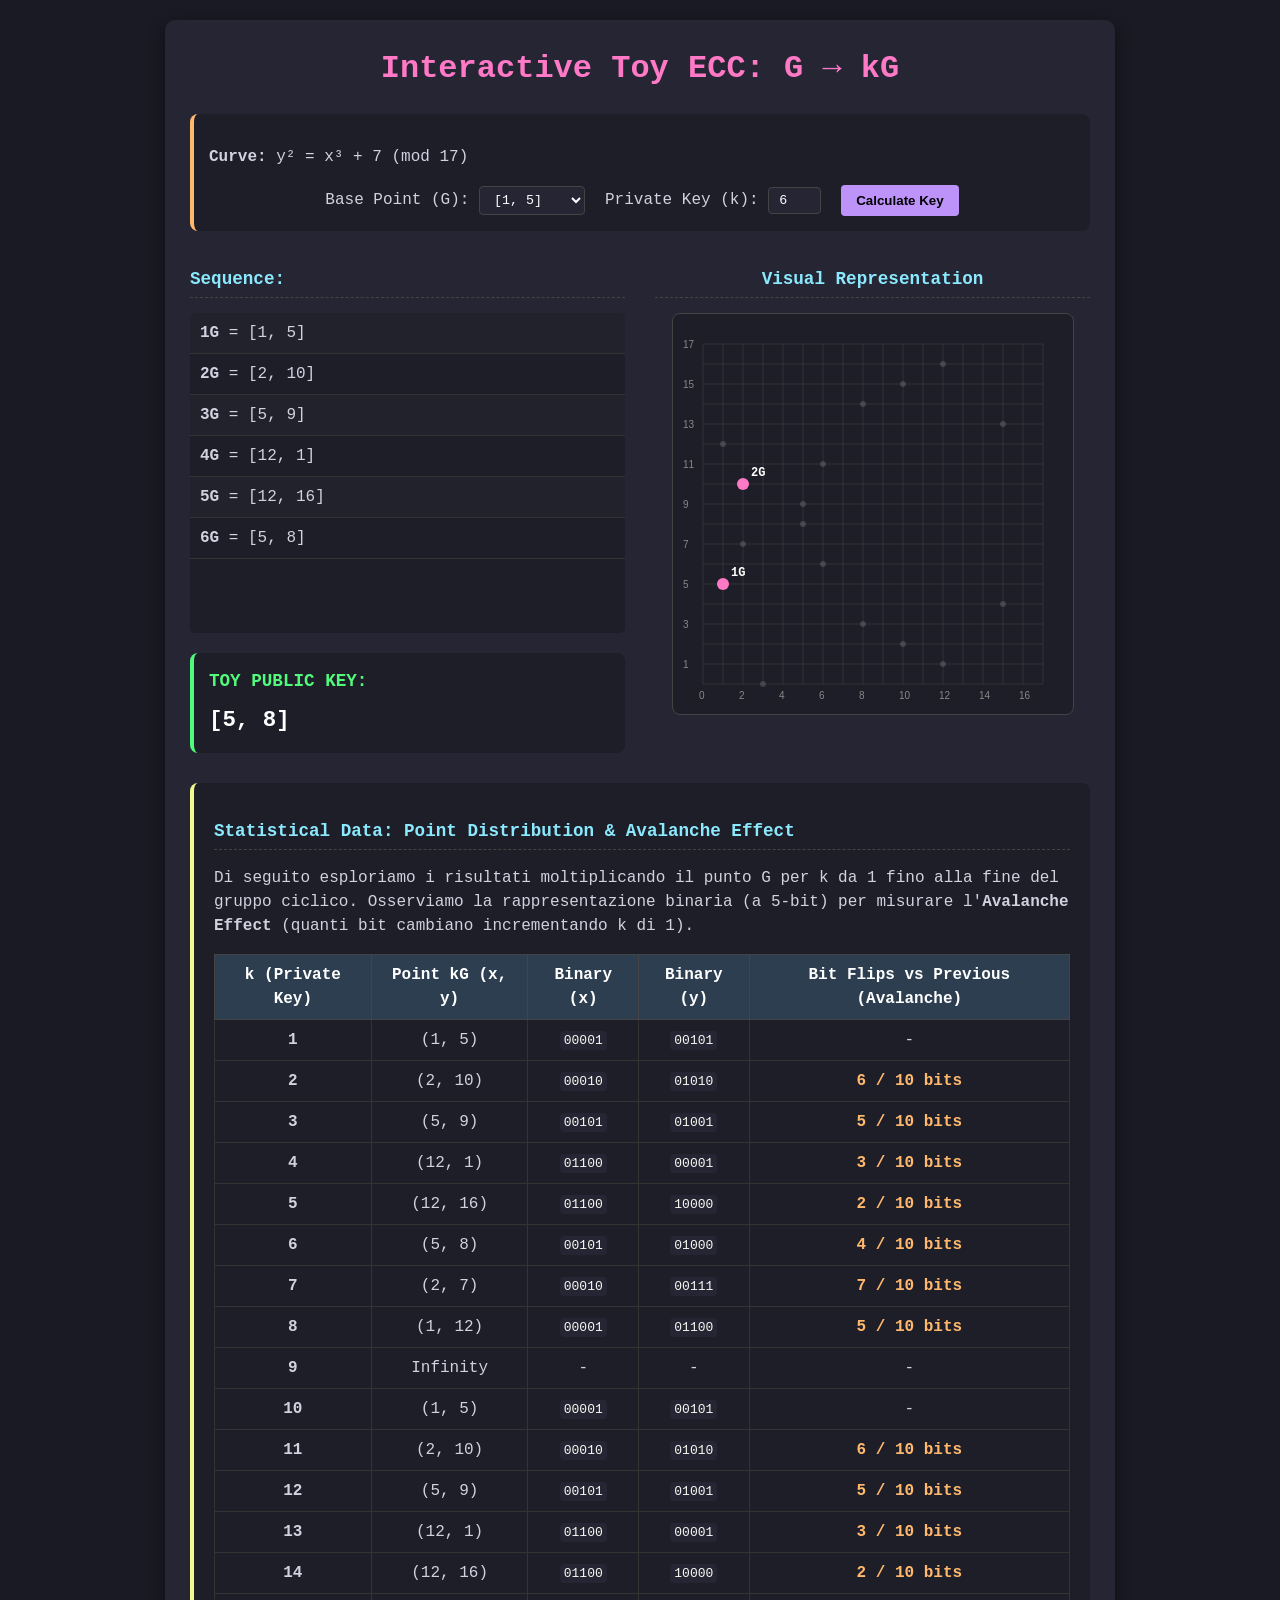
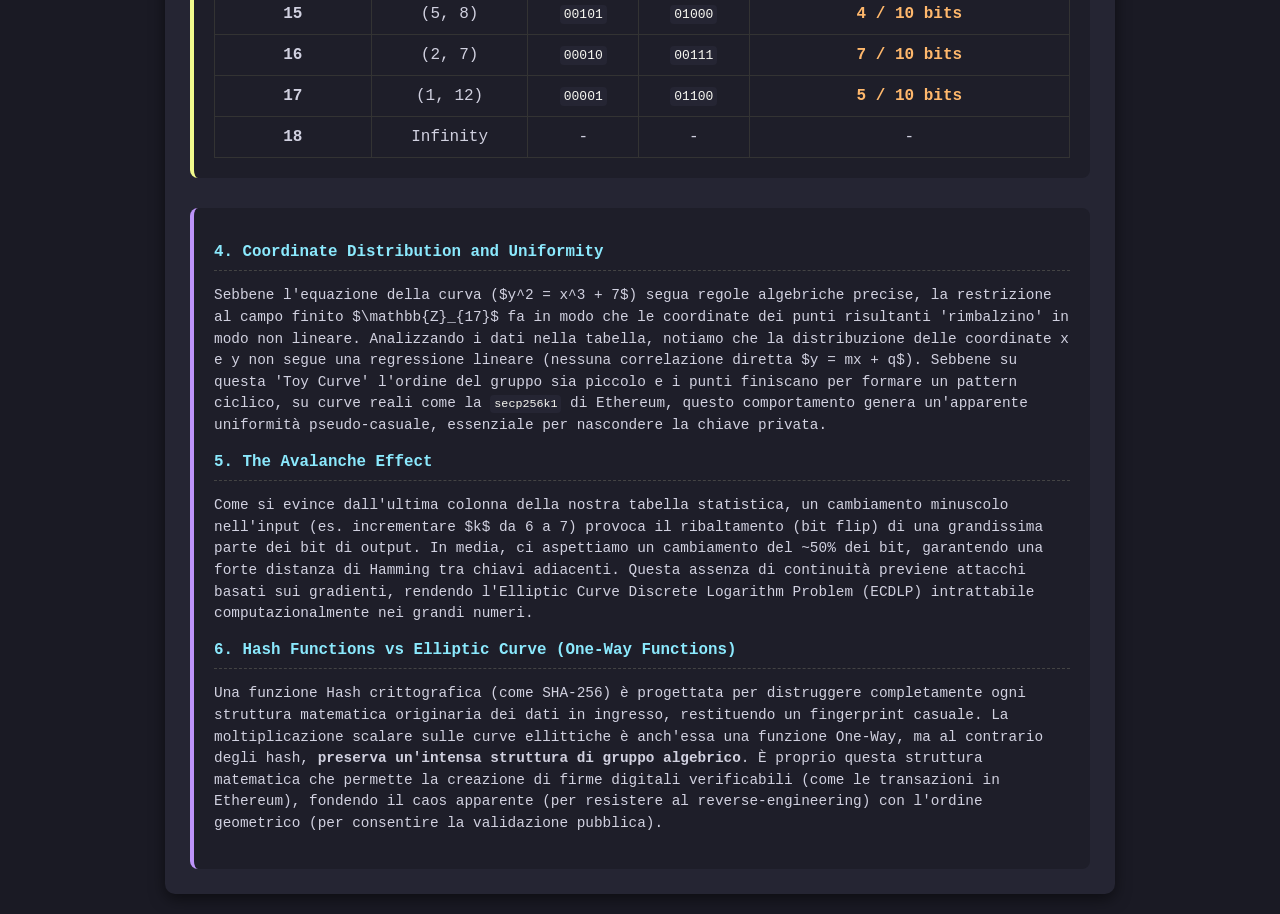
==== commit c740db4e: "Update index.html" ====
--- a/Homework1/index.html
+++ b/Homework1/index.html
@@ -40,16 +40,40 @@
         </div>
         
         <div class="canvas-container">
-          <h2>Visual Representation </h2>
+          <h2>Visual Representation</h2>
           <canvas id="ecc-canvas" width="400" height="400"></canvas> 
         </div>
       </div>
 
+      <div class="statistics-section">
+          <h2>Statistical Data: Point Distribution & Avalanche Effect</h2>
+          <p>Di seguito esploriamo i risultati moltiplicando il punto G per k da 1 fino alla fine del gruppo ciclico. Osserviamo la rappresentazione binaria (a 5-bit) per misurare l'<strong>Avalanche Effect</strong> (quanti bit cambiano incrementando k di 1).</p>
+          
+          <table border="1" cellpadding="8" style="width: 100%; text-align: center; border-collapse: collapse; margin-top: 15px;">
+              <thead style="background-color: #2c3e50; color: white;">
+                  <tr>
+                      <th>k (Private Key)</th>
+                      <th>Point kG (x, y)</th>
+                      <th>Binary (x)</th>
+                      <th>Binary (y)</th>
+                      <th>Bit Flips vs Previous (Avalanche)</th>
+                  </tr>
+              </thead>
+              <tbody id="stats-table-body">
+                  <!-- Popolato via JS -->
+              </tbody>
+          </table>
+      </div>
+
       <div class="explanation-box">
-          <h2>How it Works & Statistical Exploration</h2>
-          <p><strong>1. The Math:</strong> In elliptic curve cryptography, we don't multiply numbers normally. To find $kG$ (Public Key), we start at the Base Point $G$ and mathematically "add" it to itself $k$ times using finite field geometry modulo 17.</p>
-          <p><strong>2. The Avalanche Effect:</strong> Try changing the Private Key slightly (e.g., from 6 to 7). Notice how the final Public Key jumps to a completely unpredictable new location. This lack of input-output correlation is why recovering the private key from the public key (ECDLP) is computationally difficult.</p>
-          <p><strong>3. Hashes vs ECC:</strong> While hashes (like SHA-256) destroy all mathematical structure to create a random fingerprint, ECC maintains a strict algebraic group structure. This structure is what allows us to create digital signatures (like in Ethereum) while still acting as a cryptographic one-way function.</p>
+          <h2>4. Coordinate Distribution and Uniformity</h2>
+          <p>Sebbene l'equazione della curva ($y^2 = x^3 + 7$) segua regole algebriche precise, la restrizione al campo finito $\mathbb{Z}_{17}$ fa in modo che le coordinate dei punti risultanti 'rimbalzino' in modo non lineare. Analizzando i dati nella tabella, notiamo che la distribuzione delle coordinate x e y non segue una regressione lineare (nessuna correlazione diretta $y = mx + q$). Sebbene su questa 'Toy Curve' l'ordine del gruppo sia piccolo e i punti finiscano per formare un pattern ciclico, su curve reali come la <code>secp256k1</code> di Ethereum, questo comportamento genera un'apparente uniformità pseudo-casuale, essenziale per nascondere la chiave privata.</p>
+          
+          <h2>5. The Avalanche Effect</h2>
+          <p>Come si evince dall'ultima colonna della nostra tabella statistica, un cambiamento minuscolo nell'input (es. incrementare $k$ da 6 a 7) provoca il ribaltamento (bit flip) di una grandissima parte dei bit di output. In media, ci aspettiamo un cambiamento del ~50% dei bit, garantendo una forte distanza di Hamming tra chiavi adiacenti. Questa assenza di continuità previene attacchi basati sui gradienti, rendendo l'Elliptic Curve Discrete Logarithm Problem (ECDLP) intrattabile computazionalmente nei grandi numeri.</p>
+          
+          <h2>6. Hash Functions vs Elliptic Curve (One-Way Functions)</h2>
+          <p>Una funzione Hash crittografica (come SHA-256) è progettata per distruggere completamente ogni struttura matematica originaria dei dati in ingresso, restituendo un fingerprint casuale. La moltiplicazione scalare sulle curve ellittiche è anch'essa una funzione One-Way, ma al contrario degli hash, <strong>preserva un'intensa struttura di gruppo algebrico</strong>. È proprio questa struttura matematica che permette la creazione di firme digitali verificabili (come le transazioni in Ethereum), fondendo il caos apparente (per resistere al reverse-engineering) con l'ordine geometrico (per consentire la validazione pubblica).</p>
       </div>
     </div>
 
--- a/Homework1/style.css
+++ b/Homework1/style.css
@@ -1,237 +1,70 @@
 body {
-    font-family: 'Segoe UI', Tahoma, Geneva, Verdana, sans-serif;
-    background-color: #121212;
-    color: #e0e0e0;
-    margin: 0;
-    padding: 30px 20px;
-    display: flex;
-    flex-direction: column;
-    align-items: center;
+    background-color: #1a1a24; color: #d1d1e0;
+    font-family: 'Courier New', Courier, monospace;
+    padding: 20px; margin: 0; line-height: 1.5;
+}
+.container {
+    max-width: 900px; margin: 0 auto;
+    background-color: #252533; padding: 25px;
+    border-radius: 10px; box-shadow: 0 5px 15px rgba(0,0,0,0.5);
+}
+h1 { color: #ff79c6; text-align: center; margin-top: 0;}
+h2 { color: #8be9fd; font-size: 1.1em; border-bottom: 1px dashed #444; padding-bottom: 5px;}
+h3 { color: #50fa7b; margin: 0 0 10px 0; font-size: 1.1em;}
+
+.controls-box {
+    background-color: #1e1e29; padding: 15px;
+    border-radius: 8px; border-left: 4px solid #ffb86c; margin-bottom: 20px;
+}
+.inputs-row { display: flex; gap: 20px; align-items: center; justify-content: center; margin-top: 15px;}
+input, select { background: #252533; color: #fff; border: 1px solid #444; padding: 5px 10px; border-radius: 4px; font-family: inherit;}
+button { background: #bd93f9; color: #000; border: none; padding: 8px 15px; border-radius: 4px; font-weight: bold; cursor: pointer; transition: 0.2s;}
+button:hover { background: #ff79c6; }
+
+.layout { display: flex; gap: 30px; flex-wrap: wrap;}
+.text-results { flex: 1; min-width: 250px;}
+.canvas-container { flex: 1; min-width: 400px; text-align: center;}
+
+ul { list-style: none; padding: 0; margin: 0 0 20px 0; height: 320px; overflow-y: auto; background: #1e1e29; border-radius: 5px;}
+li { padding: 8px 10px; border-bottom: 1px solid #333; }
+li:nth-child(odd) { background-color: rgba(255,255,255,0.02); }
+
+.result-box {
+    background-color: #1e1e29; padding: 15px;
+    border-radius: 8px; border-left: 4px solid #50fa7b;
+}
+#public-key-output { font-size: 1.4em; font-weight: bold; color: #fff; }
+canvas { background-color: #1e1e29; border-radius: 8px; border: 1px solid #444; }
+
+.explanation-box {
+    margin-top: 30px; background-color: #1e1e29; padding: 20px;
+    border-radius: 8px; border-left: 4px solid #bd93f9; font-size: 0.9em;
 }
 
-.container {
-    background-color: #1e1e1e;
-    border-radius: 16px;
-    box-shadow: 0 10px 30px rgba(0, 0, 0, 0.5);
-    padding: 40px;
-    max-width: 900px;
-    width: 100%;
-    box-sizing: border-box;
+/* Nuovi stili per la sezione statistica */
+.statistics-section {
+    margin-top: 30px;
+    background-color: #1e1e29;
+    padding: 20px;
+    border-radius: 8px;
+    border-left: 4px solid #f1fa8c; /* Colore giallo per distinguerla */
 }
 
-h1, h2, h3 {
-    color: #bb86fc;
-    text-align: center;
-    border-bottom: 1px solid #333;
-    padding-bottom: 15px;
+table {
+    border-color: #444;
 }
 
-p { 
-    line-height: 1.6; 
-    color: #b3b3b3; 
+thead th {
+    background-color: #2c3e50; /* Colore dell'intestazione tabella */
 }
 
-/* --- DASHBOARD STILE LINEARE --- */
-.dashboard-panel {
-    background-color: #1a1e24; 
-    border: 1px solid #2d333b;
-    border-radius: 12px;
-    padding: 25px 30px;
-    width: 100%;
-    box-sizing: border-box;
-    margin-bottom: 30px;
-    box-shadow: 0 8px 16px rgba(0,0,0,0.4);
+tbody td {
+    border-color: #333;
 }
 
-.dash-row {
-    display: flex;
-    justify-content: space-between; 
-    align-items: flex-end; 
-    flex-wrap: wrap;
-    gap: 20px;
+code {
+    background-color: #252533;
+    padding: 2px 4px;
+    border-radius: 4px;
+    color: #f8f8f2;
 }
-
-.dash-inputs {
-    display: flex;
-    gap: 20px;
-    flex-wrap: wrap;
-}
-
-.input-block {
-    display: flex;
-    flex-direction: column;
-    gap: 8px;
-}
-
-.input-block label {
-    font-size: 0.75em;
-    font-weight: 700;
-    color: #8b949e;
-    text-transform: uppercase;
-    letter-spacing: 0.5px;
-}
-
-.input-block input {
-    background-color: #0d1117; 
-    border: 1px solid #30363d;
-    color: #c9d1d9;
-    padding: 10px 14px;
-    border-radius: 6px;
-    font-family: 'Courier New', Courier, monospace;
-    font-size: 1em;
-    width: 100px;
-    box-sizing: border-box;
-    transition: border-color 0.2s;
-}
-
-.input-block input:focus {
-    outline: none;
-    border-color: #bb86fc;
-}
-
-.divider {
-    height: 1px;
-    background-color: #2d333b;
-    margin: 25px 0;
-    width: 100%;
-}
-
-.dash-btn {
-    padding: 0 24px;
-    border-radius: 6px;
-    font-weight: bold;
-    font-size: 0.9em;
-    cursor: pointer;
-    transition: all 0.2s ease;
-    height: 42px; 
-    white-space: nowrap;
-    text-transform: uppercase;
-}
-
-.solid-btn {
-    background-color: #bb86fc;
-    color: #121212;
-    border: none;
-}
-
-.solid-btn:hover { 
-    background-color: #a36cf3; 
-    box-shadow: 0 0 10px rgba(187,134,252,0.4); 
-}
-
-.outline-btn {
-    background-color: transparent;
-    color: #bb86fc;
-    border: 1px solid #bb86fc;
-}
-
-.outline-btn:hover { 
-    background-color: rgba(187, 134, 252, 0.1); 
-}
-
-/* LAYOUT RISULTATI & GRAFICO */
-.layout {
-    display: flex;
-    gap: 30px;
-    margin-top: 20px;
-    flex-wrap: wrap;
-}
-
-.text-results, .canvas-container {
-    flex: 1;
-    min-width: 300px;
-}
-
-.result-box {
-    background: #252525;
-    padding: 15px;
-    border-radius: 8px;
-    border: 1px solid #333;
-    margin-top: 20px;
-    text-align: center;
-}
-
-#public-key-output {
-    font-size: 1.2em;
-    font-weight: bold;
-    color: #03dac6;
-    font-family: 'Courier New', Courier, monospace;
-}
-
-ul#points-list {
-    list-style-type: none;
-    padding: 0;
-    font-family: 'Courier New', Courier, monospace;
-    color: #c9d1d9;
-    height: 320px; 
-    overflow-y: auto; 
-    background: #1a1e24; 
-    border-radius: 5px;
-}
-
-ul#points-list li { 
-    padding: 8px 10px; 
-    border-bottom: 1px solid #333; 
-}
-ul#points-list li:nth-child(odd) { 
-    background-color: rgba(255,255,255,0.02); 
-}
-ul#points-list strong { color: #bb86fc; }
-
-canvas {
-    background-color: #252525;
-    border: 2px solid #333;
-    border-radius: 12px;
-    width: 100%;
-    box-shadow: inset 0 0 10px rgba(0,0,0,0.5);
-}
-
-/* --- STILE PER LA SEZIONE STATISTICA --- */
-.explanation-box {
-    margin-top: 40px;
-    width: 100%;
-}
-
-.explanation-box h2 {
-    color: #03dac6;
-    margin-bottom: 25px;
-    font-size: 1.5em;
-    text-align: center;
-}
-
-.stat-grid {
-    display: grid;
-    grid-template-columns: repeat(auto-fit, minmax(280px, 1fr));
-    gap: 20px;
-    width: 100%;
-}
-
-.stat-card {
-    background: #1a1e24;
-    border: 1px solid #2d333b;
-    padding: 20px;
-    border-radius: 10px;
-    border-top: 3px solid #bb86fc;
-}
-
-.stat-card h3 {
-    color: #bb86fc;
-    font-size: 1.1em;
-    margin-top: 0;
-    border-bottom: none;
-    text-align: left;
-    padding-bottom: 5px;
-}
-
-.stat-card p, .stat-card ul {
-    font-size: 0.9em;
-    color: #c9d1d9;
-    line-height: 1.5;
-}
-
-.stat-card ul {
-    background: #0d1117;
-    padding: 10px 10px 10px 30px;
-    border-radius: 6px;
-    font-family: 'Courier New', Courier, monospace;
-}
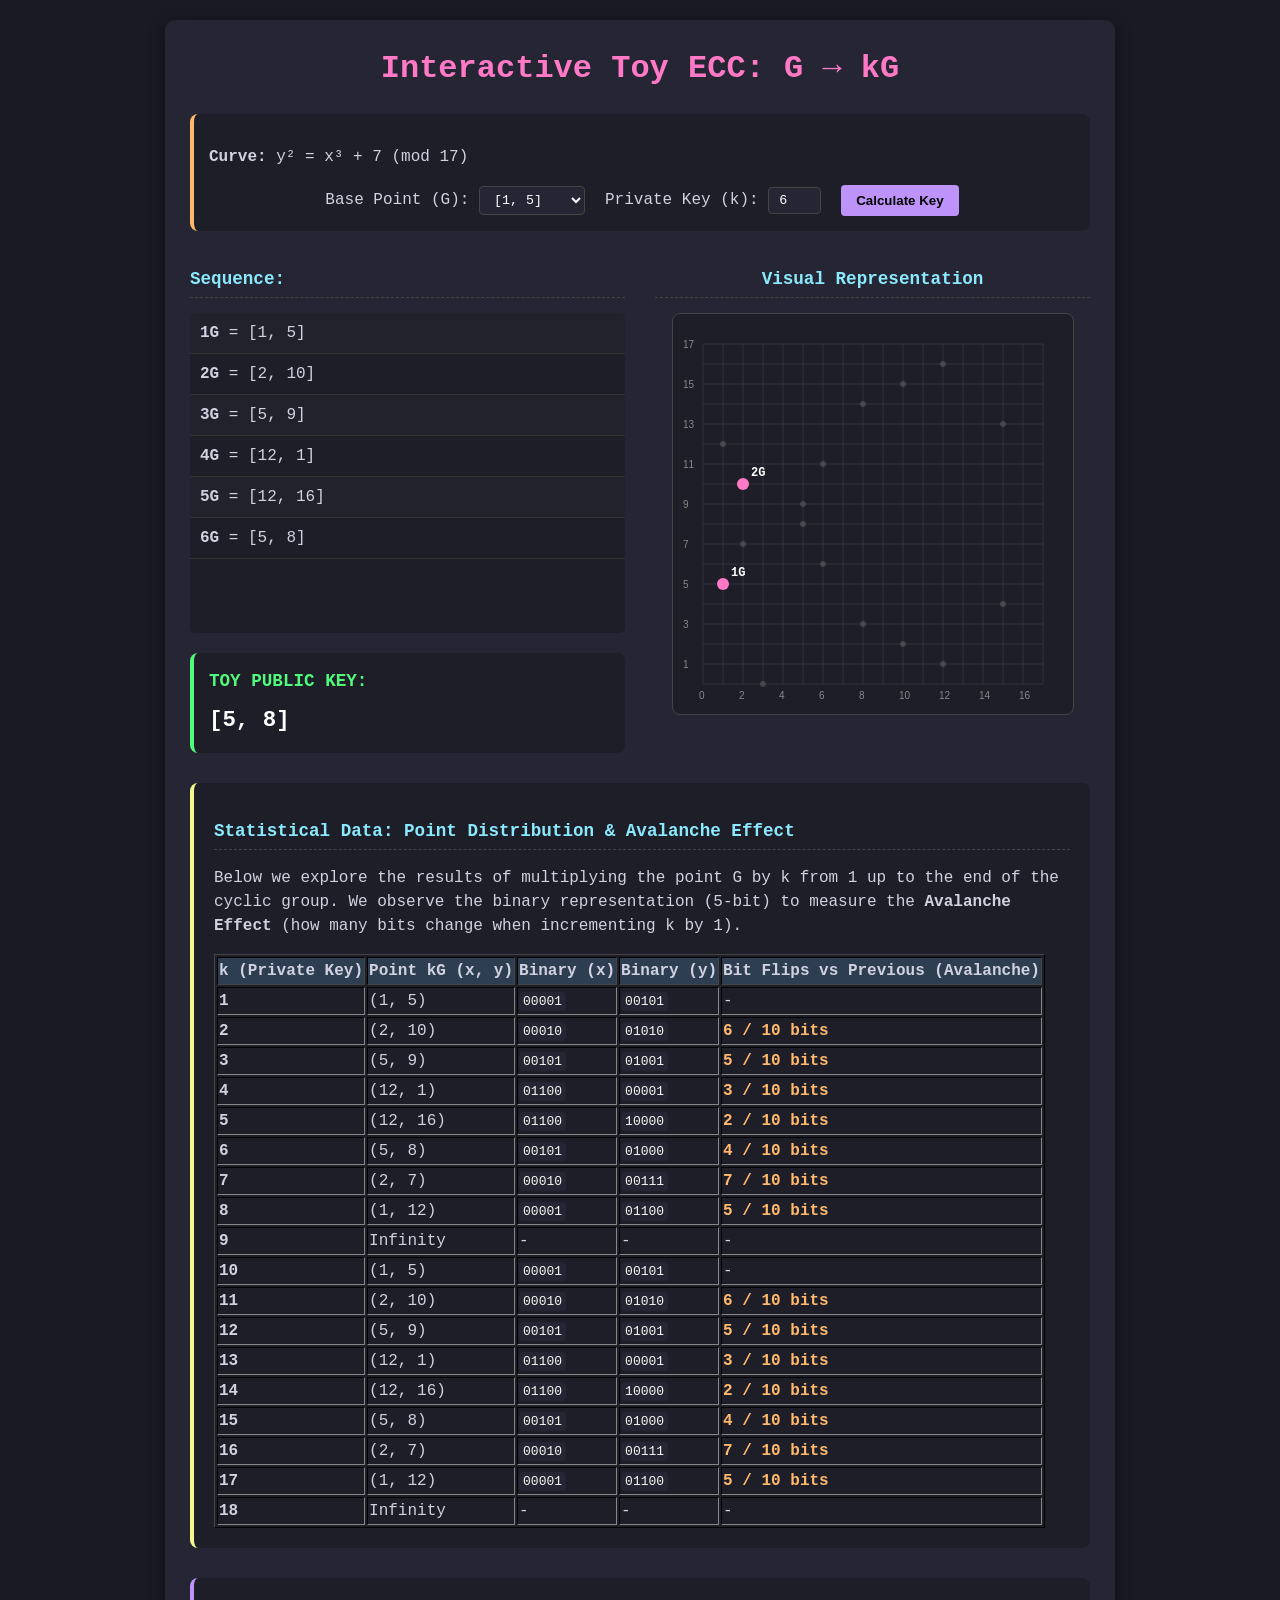
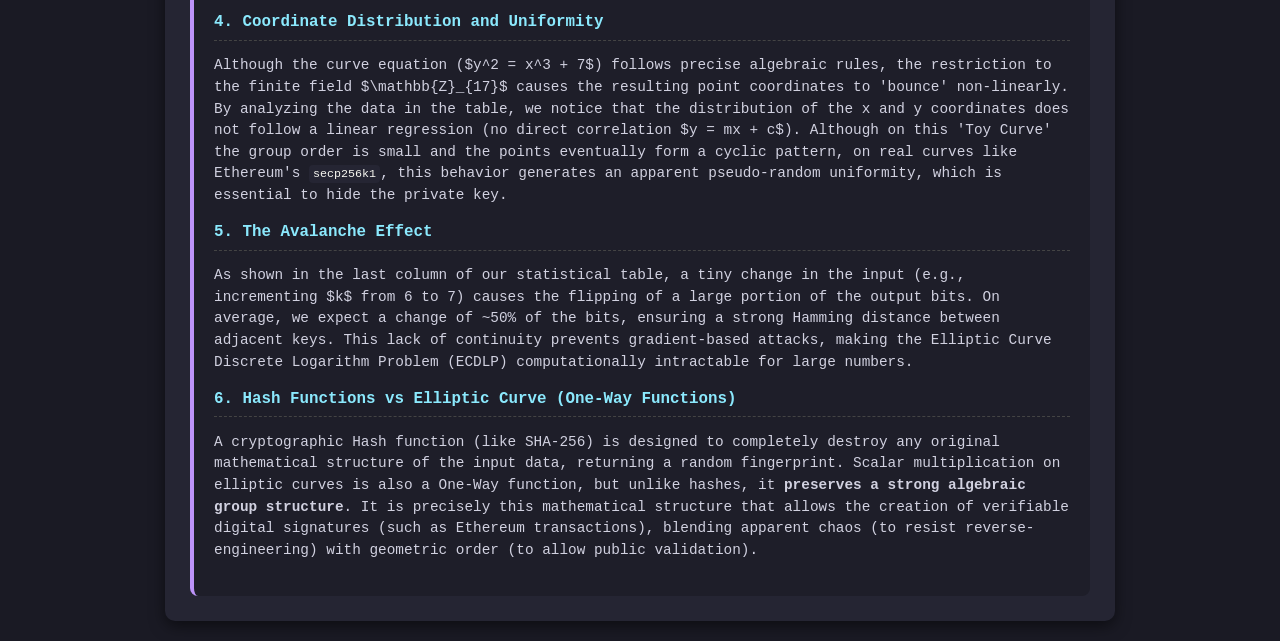
==== commit fe7aeb4c: "Update index.html" ====
--- a/Homework1/index.html
+++ b/Homework1/index.html
@@ -47,10 +47,10 @@
 
       <div class="statistics-section">
           <h2>Statistical Data: Point Distribution & Avalanche Effect</h2>
-          <p>Di seguito esploriamo i risultati moltiplicando il punto G per k da 1 fino alla fine del gruppo ciclico. Osserviamo la rappresentazione binaria (a 5-bit) per misurare l'<strong>Avalanche Effect</strong> (quanti bit cambiano incrementando k di 1).</p>
+          <p>Below we explore the results of multiplying the point G by k from 1 up to the end of the cyclic group. We observe the binary representation (5-bit) to measure the <strong>Avalanche Effect</strong> (how many bits change when incrementing k by 1).</p>
           
-          <table border="1" cellpadding="8" style="width: 100%; text-align: center; border-collapse: collapse; margin-top: 15px;">
-              <thead style="background-color: #2c3e50; color: white;">
+          <table border="1">
+              <thead>
                   <tr>
                       <th>k (Private Key)</th>
                       <th>Point kG (x, y)</th>
@@ -60,20 +60,20 @@
                   </tr>
               </thead>
               <tbody id="stats-table-body">
-                  <!-- Popolato via JS -->
+                  <!-- Populated via JS -->
               </tbody>
           </table>
       </div>
 
       <div class="explanation-box">
           <h2>4. Coordinate Distribution and Uniformity</h2>
-          <p>Sebbene l'equazione della curva ($y^2 = x^3 + 7$) segua regole algebriche precise, la restrizione al campo finito $\mathbb{Z}_{17}$ fa in modo che le coordinate dei punti risultanti 'rimbalzino' in modo non lineare. Analizzando i dati nella tabella, notiamo che la distribuzione delle coordinate x e y non segue una regressione lineare (nessuna correlazione diretta $y = mx + q$). Sebbene su questa 'Toy Curve' l'ordine del gruppo sia piccolo e i punti finiscano per formare un pattern ciclico, su curve reali come la <code>secp256k1</code> di Ethereum, questo comportamento genera un'apparente uniformità pseudo-casuale, essenziale per nascondere la chiave privata.</p>
+          <p>Although the curve equation ($y^2 = x^3 + 7$) follows precise algebraic rules, the restriction to the finite field $\mathbb{Z}_{17}$ causes the resulting point coordinates to 'bounce' non-linearly. By analyzing the data in the table, we notice that the distribution of the x and y coordinates does not follow a linear regression (no direct correlation $y = mx + c$). Although on this 'Toy Curve' the group order is small and the points eventually form a cyclic pattern, on real curves like Ethereum's <code>secp256k1</code>, this behavior generates an apparent pseudo-random uniformity, which is essential to hide the private key.</p>
           
           <h2>5. The Avalanche Effect</h2>
-          <p>Come si evince dall'ultima colonna della nostra tabella statistica, un cambiamento minuscolo nell'input (es. incrementare $k$ da 6 a 7) provoca il ribaltamento (bit flip) di una grandissima parte dei bit di output. In media, ci aspettiamo un cambiamento del ~50% dei bit, garantendo una forte distanza di Hamming tra chiavi adiacenti. Questa assenza di continuità previene attacchi basati sui gradienti, rendendo l'Elliptic Curve Discrete Logarithm Problem (ECDLP) intrattabile computazionalmente nei grandi numeri.</p>
+          <p>As shown in the last column of our statistical table, a tiny change in the input (e.g., incrementing $k$ from 6 to 7) causes the flipping of a large portion of the output bits. On average, we expect a change of ~50% of the bits, ensuring a strong Hamming distance between adjacent keys. This lack of continuity prevents gradient-based attacks, making the Elliptic Curve Discrete Logarithm Problem (ECDLP) computationally intractable for large numbers.</p>
           
           <h2>6. Hash Functions vs Elliptic Curve (One-Way Functions)</h2>
-          <p>Una funzione Hash crittografica (come SHA-256) è progettata per distruggere completamente ogni struttura matematica originaria dei dati in ingresso, restituendo un fingerprint casuale. La moltiplicazione scalare sulle curve ellittiche è anch'essa una funzione One-Way, ma al contrario degli hash, <strong>preserva un'intensa struttura di gruppo algebrico</strong>. È proprio questa struttura matematica che permette la creazione di firme digitali verificabili (come le transazioni in Ethereum), fondendo il caos apparente (per resistere al reverse-engineering) con l'ordine geometrico (per consentire la validazione pubblica).</p>
+          <p>A cryptographic Hash function (like SHA-256) is designed to completely destroy any original mathematical structure of the input data, returning a random fingerprint. Scalar multiplication on elliptic curves is also a One-Way function, but unlike hashes, it <strong>preserves a strong algebraic group structure</strong>. It is precisely this mathematical structure that allows the creation of verifiable digital signatures (such as Ethereum transactions), blending apparent chaos (to resist reverse-engineering) with geometric order (to allow public validation).</p>
       </div>
     </div>
 
--- a/Homework1/style.css
+++ b/Homework1/style.css
@@ -66,5 +66,5 @@
     background-color: #252533;
     padding: 2px 4px;
     border-radius: 4px;
-    color: #f8f8f2;
+    color: #f8f8f2; 
 }
